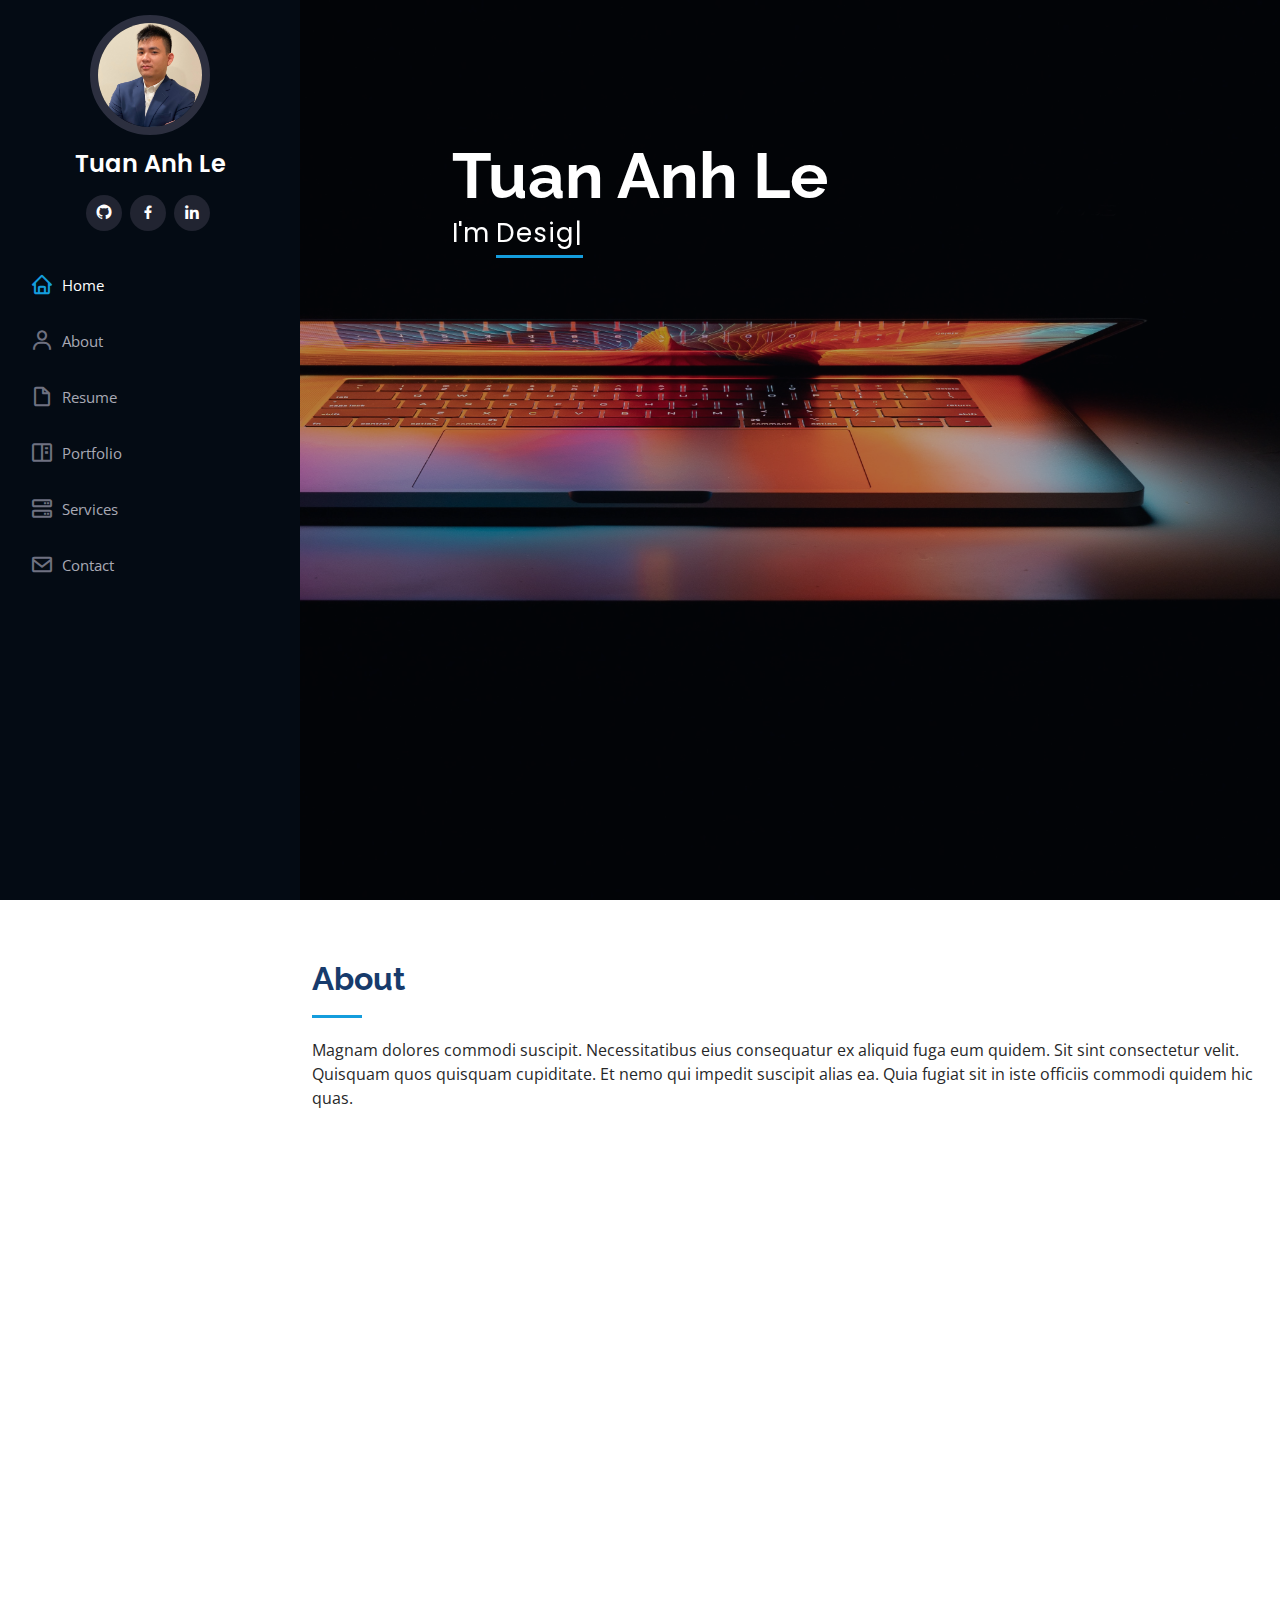
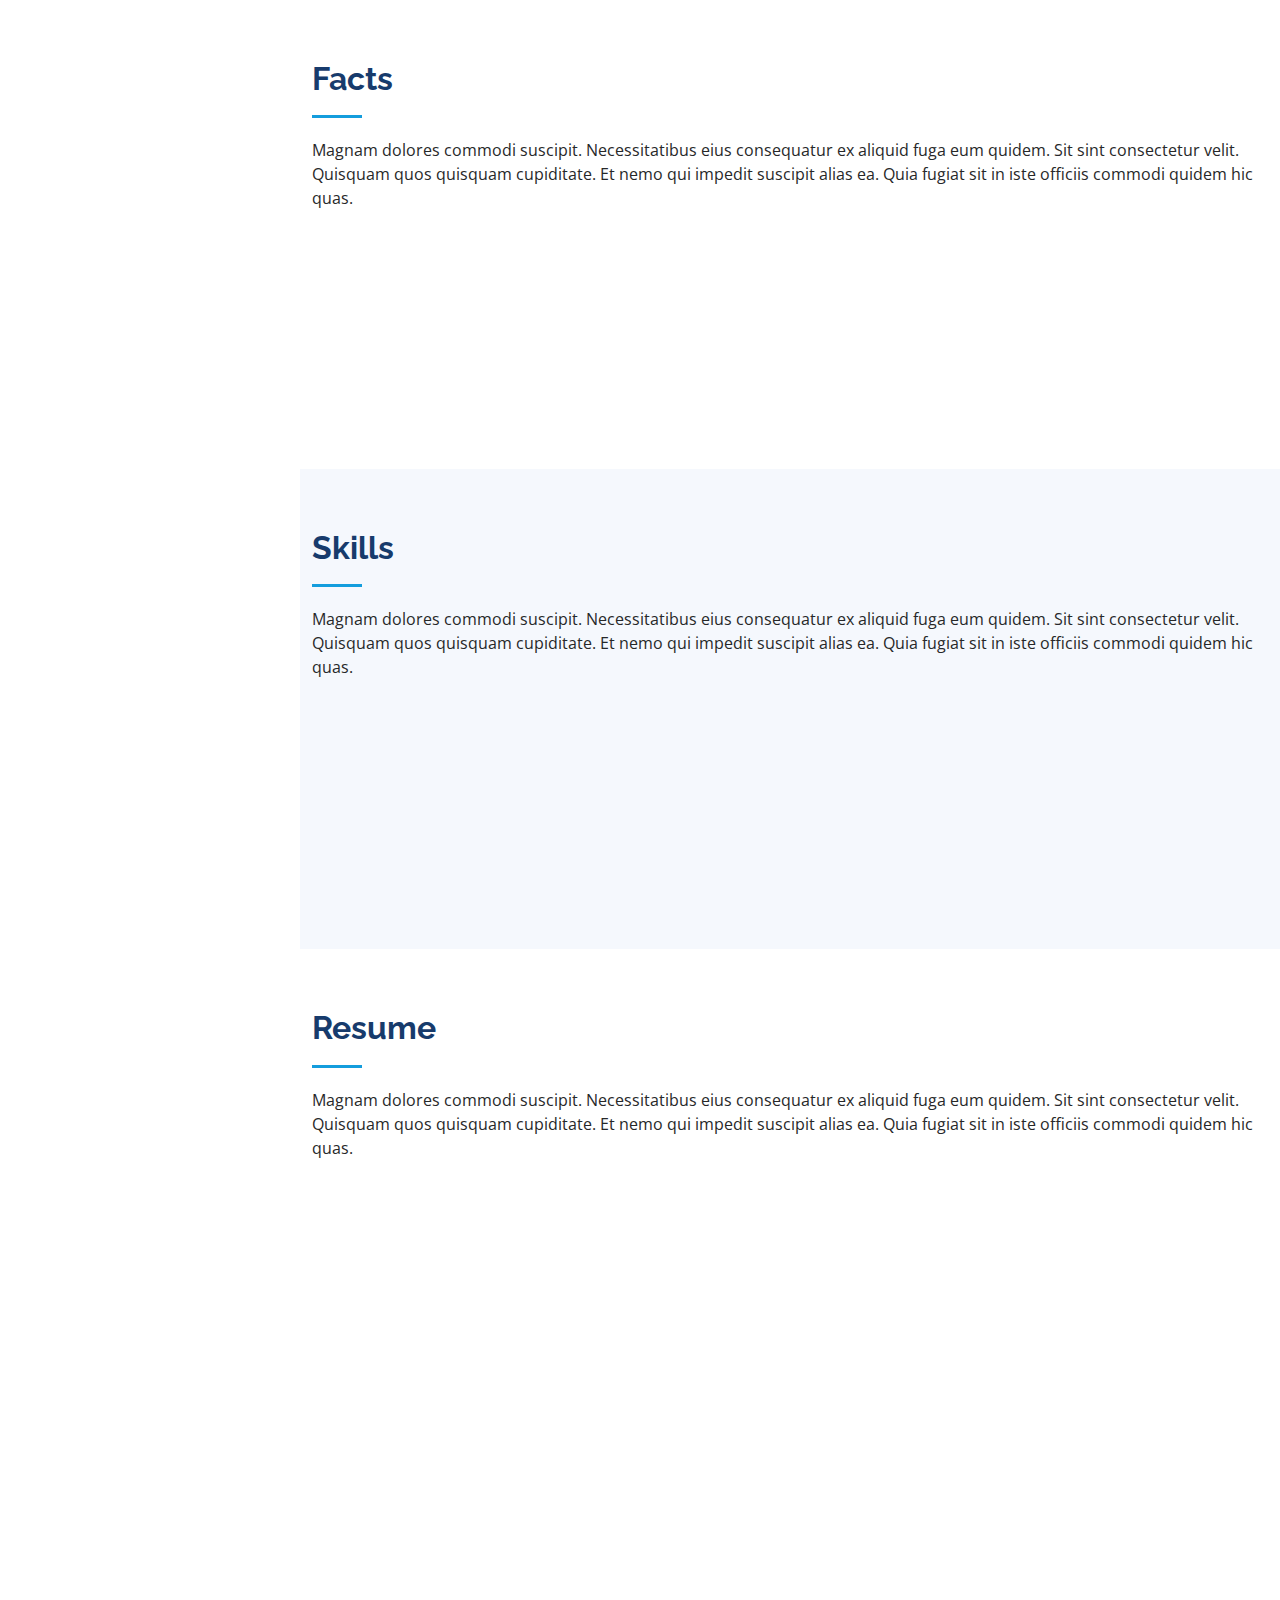
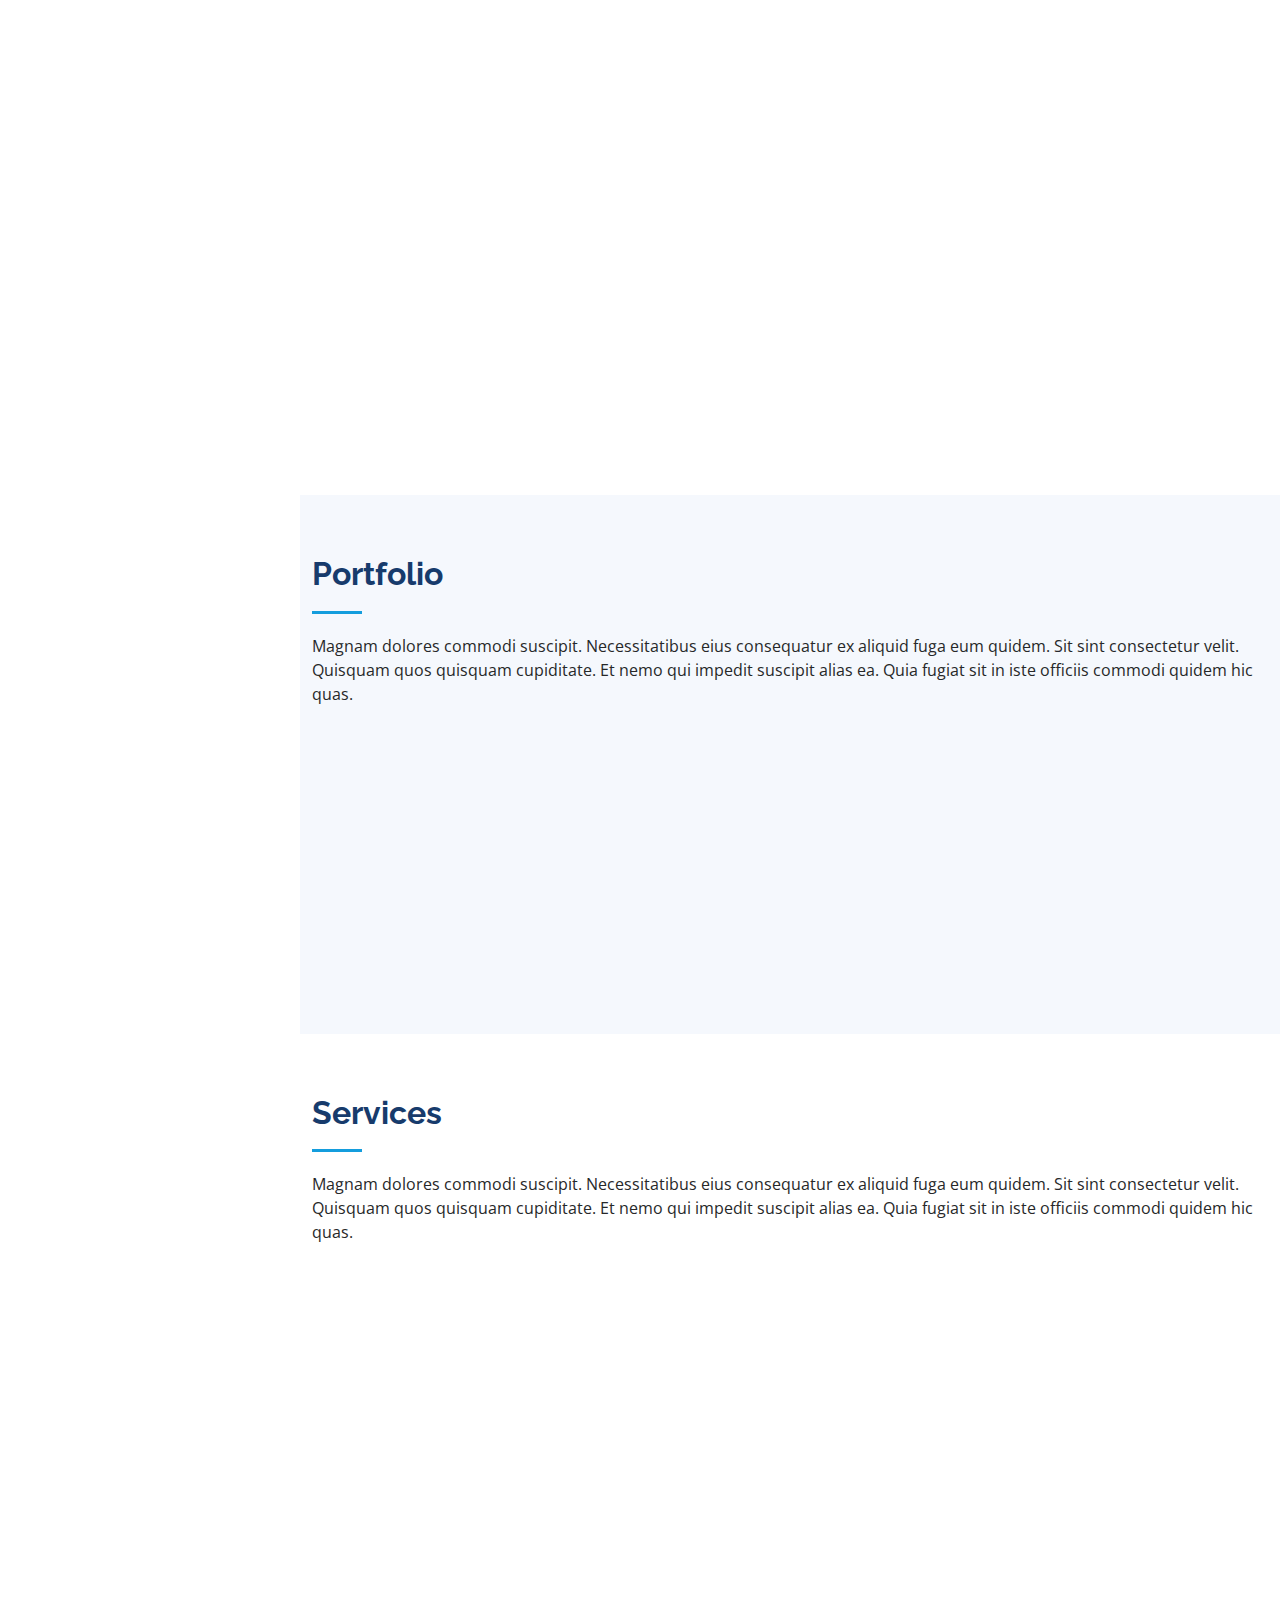
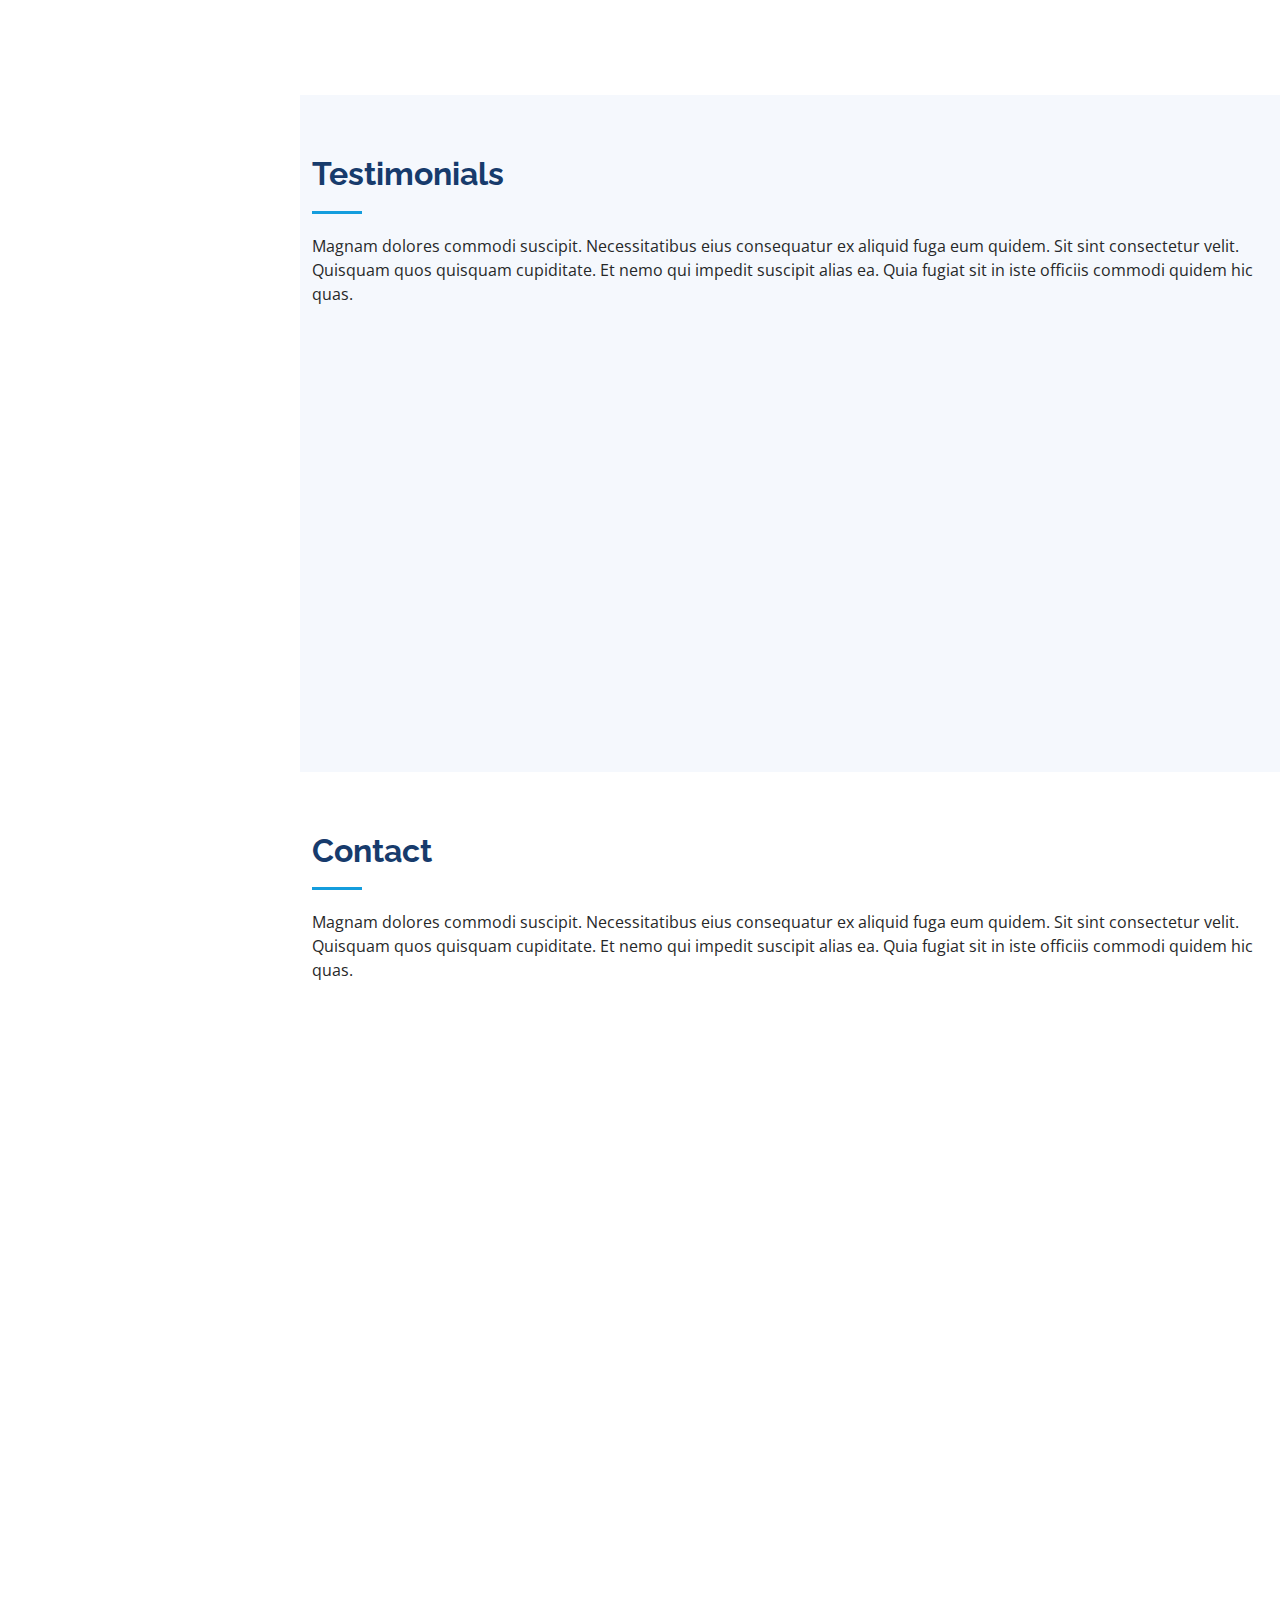
==== templates/index.html @ 29f2a897 "First commit" ====
<!DOCTYPE html>
<html lang="en">
<head>
    <meta charset="UTF-8">
    <meta http-equiv="X-UA-Compatible" content="IE=edge">
    <meta name="viewport" content="width=device-width, initial-scale=1.0">
    <title>Tuan Anh Le Portfolio</title>

    <!-- Favicons -->
    <link href="../assets/img/favicon.png" rel="icon">
    <link href="../assets/img/apple-touch-icon.png" rel="apple-touch-icon">

    <!-- Google Fonts -->
    <link href="https://fonts.googleapis.com/css?family=Open+Sans:300,300i,400,400i,600,600i,700,700i|Raleway:300,300i,400,400i,500,500i,600,600i,700,700i|Poppins:300,300i,400,400i,500,500i,600,600i,700,700i" rel="stylesheet">

    <!-- Vendor CSS Files -->
    <link href="../assets/vendor/aos/aos.css" rel="stylesheet">
    <link href="../assets/vendor/bootstrap/css/bootstrap.min.css" rel="stylesheet">
    <link href="../assets/vendor/bootstrap-icons/bootstrap-icons.css" rel="stylesheet">
    <link href="../assets/vendor/boxicons/css/boxicons.min.css" rel="stylesheet">
    <link href="../assets/vendor/glightbox/css/glightbox.min.css" rel="stylesheet">
    <link href="../assets/vendor/swiper/swiper-bundle.min.css" rel="stylesheet">
  
    <!-- Template Main CSS File -->
    <link href="../assets/css/style.css" rel="stylesheet">
</head>
<body>
    <!-- ======= Mobile nav toggle button ======= -->
    <i class="bi bi-list mobile-nav-toggle d-xl-none"></i>
    <!-- ======= Header ======= -->
    <header id="header">
        <div class="d-flex flex-column">

        <div class="profile">
            <img src="../assets/img/profile-img.jpeg" alt="" class="img-fluid rounded-circle">
            <h1 class="text-light"><a href="index.html">Tuan Anh Le</a></h1>
            <div class="social-links mt-3 text-center">
            <a href="https://github.com/anhtuanle2101" class="github"><i class="bx bxl-github"></i></a>
            <a href="https://www.fiverr.com/tuananhle742" class="fiverr"><i class="bx bxl-facebook"></i></a>
            <a href="https://linkedin.com/in/anhtuanle2101" class="linkedin"><i class="bx bxl-linkedin"></i></a>
            </div>
        </div>

        <nav id="navbar" class="nav-menu navbar">
            <ul>
            <li><a href="#hero" class="nav-link scrollto active"><i class="bx bx-home"></i> <span>Home</span></a></li>
            <li><a href="#about" class="nav-link scrollto"><i class="bx bx-user"></i> <span>About</span></a></li>
            <li><a href="#resume" class="nav-link scrollto"><i class="bx bx-file-blank"></i> <span>Resume</span></a></li>
            <li><a href="#portfolio" class="nav-link scrollto"><i class="bx bx-book-content"></i> <span>Portfolio</span></a></li>
            <li><a href="#services" class="nav-link scrollto"><i class="bx bx-server"></i> <span>Services</span></a></li>
            <li><a href="#contact" class="nav-link scrollto"><i class="bx bx-envelope"></i> <span>Contact</span></a></li>
            </ul>
        </nav><!-- .nav-menu -->
        </div>
    </header><!-- End Header -->

    <!-- ======= Hero Section ======= -->
    <section id="hero" class="d-flex flex-column justify-content-center align-items-center">
        <div class="hero-container" data-aos="fade-in">
        <h1>Tuan Anh Le</h1>
        <p>I'm <span class="typed" data-typed-items="Designer, Developer, Freelancer"></span></p>
        </div>
    </section><!-- End Hero -->

    <main id="main">
        <!-- ======= About Section ======= -->
        <section id="about" class="about">
        <div class="container">

            <div class="section-title">
            <h2>About</h2>
            <p>Magnam dolores commodi suscipit. Necessitatibus eius consequatur ex aliquid fuga eum quidem. Sit sint consectetur velit. Quisquam quos quisquam cupiditate. Et nemo qui impedit suscipit alias ea. Quia fugiat sit in iste officiis commodi quidem hic quas.</p>
            </div>

            <div class="row">
            <div class="col-lg-4" data-aos="fade-right">
                <img src="../assets/img/profile-img.jpeg" class="img-fluid" alt="">
            </div>
            <div class="col-lg-8 pt-4 pt-lg-0 content" data-aos="fade-left">
                <h3>Web Developer. </h3>
                <p class="fst-italic">
                Lorem ipsum dolor sit amet, consectetur adipiscing elit, sed do eiusmod tempor incididunt ut labore et dolore
                magna aliqua.
                </p>
                <div class="row">
                <div class="col-lg-6">
                    <ul>
                    <li><i class="bi bi-chevron-right"></i> <strong>Birthday:</strong> <span>Jan 21st 1997</span></li>
                    <li><i class="bi bi-chevron-right"></i> <strong>Phone:</strong> <span>+1 (470) 453 - 8219</span></li>
                    <li><i class="bi bi-chevron-right"></i> <strong>City:</strong> <span>Clarkston, GA</span></li>
                    </ul>
                </div>
                <div class="col-lg-6">
                    <ul>
                    <li><i class="bi bi-chevron-right"></i> <strong>Age:</strong> <span>30</span></li>
                    <li><i class="bi bi-chevron-right"></i> <strong>Degree:</strong> <span>Master</span></li>
                    <li><i class="bi bi-chevron-right"></i> <strong>PhEmailone:</strong> <span>email@example.com</span></li>
                    <li><i class="bi bi-chevron-right"></i> <strong>Freelance:</strong> <span>Available</span></li>
                    </ul>
                </div>
                </div>
                <p>
                Officiis eligendi itaque labore et dolorum mollitia officiis optio vero. Quisquam sunt adipisci omnis et ut. Nulla accusantium dolor incidunt officia tempore. Et eius omnis.
                Cupiditate ut dicta maxime officiis quidem quia. Sed et consectetur qui quia repellendus itaque neque. Aliquid amet quidem ut quaerat cupiditate. Ab et eum qui repellendus omnis culpa magni laudantium dolores.
                </p>
            </div>
            </div>

        </div>
        </section><!-- End About Section -->

        <!-- ======= Facts Section ======= -->
        <section id="facts" class="facts">
        <div class="container">

            <div class="section-title">
            <h2>Facts</h2>
            <p>Magnam dolores commodi suscipit. Necessitatibus eius consequatur ex aliquid fuga eum quidem. Sit sint consectetur velit. Quisquam quos quisquam cupiditate. Et nemo qui impedit suscipit alias ea. Quia fugiat sit in iste officiis commodi quidem hic quas.</p>
            </div>

            <div class="row no-gutters">

            <div class="col-lg-3 col-md-6 d-md-flex align-items-md-stretch" data-aos="fade-up">
                <div class="count-box">
                <i class="bi bi-emoji-smile"></i>
                <span data-purecounter-start="0" data-purecounter-end="232" data-purecounter-duration="1" class="purecounter"></span>
                <p><strong>Happy Clients</strong> consequuntur quae</p>
                </div>
            </div>

            <div class="col-lg-3 col-md-6 d-md-flex align-items-md-stretch" data-aos="fade-up" data-aos-delay="100">
                <div class="count-box">
                <i class="bi bi-journal-richtext"></i>
                <span data-purecounter-start="0" data-purecounter-end="521" data-purecounter-duration="1" class="purecounter"></span>
                <p><strong>Projects</strong> adipisci atque cum quia aut</p>
                </div>
            </div>

            <div class="col-lg-3 col-md-6 d-md-flex align-items-md-stretch" data-aos="fade-up" data-aos-delay="200">
                <div class="count-box">
                <i class="bi bi-headset"></i>
                <span data-purecounter-start="0" data-purecounter-end="1453" data-purecounter-duration="1" class="purecounter"></span>
                <p><strong>Hours Of Support</strong> aut commodi quaerat</p>
                </div>
            </div>

            <div class="col-lg-3 col-md-6 d-md-flex align-items-md-stretch" data-aos="fade-up" data-aos-delay="300">
                <div class="count-box">
                <i class="bi bi-people"></i>
                <span data-purecounter-start="0" data-purecounter-end="32" data-purecounter-duration="1" class="purecounter"></span>
                <p><strong>Hard Workers</strong> rerum asperiores dolor</p>
                </div>
            </div>

            </div>

        </div>
        </section><!-- End Facts Section -->

        <!-- ======= Skills Section ======= -->
        <section id="skills" class="skills section-bg">
        <div class="container">

            <div class="section-title">
            <h2>Skills</h2>
            <p>Magnam dolores commodi suscipit. Necessitatibus eius consequatur ex aliquid fuga eum quidem. Sit sint consectetur velit. Quisquam quos quisquam cupiditate. Et nemo qui impedit suscipit alias ea. Quia fugiat sit in iste officiis commodi quidem hic quas.</p>
            </div>

            <div class="row skills-content">

            <div class="col-lg-6" data-aos="fade-up">

                <div class="progress">
                <span class="skill">HTML <i class="val">100%</i></span>
                <div class="progress-bar-wrap">
                    <div class="progress-bar" role="progressbar" aria-valuenow="100" aria-valuemin="0" aria-valuemax="100"></div>
                </div>
                </div>

                <div class="progress">
                <span class="skill">CSS <i class="val">90%</i></span>
                <div class="progress-bar-wrap">
                    <div class="progress-bar" role="progressbar" aria-valuenow="90" aria-valuemin="0" aria-valuemax="100"></div>
                </div>
                </div>

                <div class="progress">
                <span class="skill">JavaScript <i class="val">75%</i></span>
                <div class="progress-bar-wrap">
                    <div class="progress-bar" role="progressbar" aria-valuenow="75" aria-valuemin="0" aria-valuemax="100"></div>
                </div>
                </div>

            </div>

            <div class="col-lg-6" data-aos="fade-up" data-aos-delay="100">

                <div class="progress">
                <span class="skill">PHP <i class="val">80%</i></span>
                <div class="progress-bar-wrap">
                    <div class="progress-bar" role="progressbar" aria-valuenow="80" aria-valuemin="0" aria-valuemax="100"></div>
                </div>
                </div>

                <div class="progress">
                <span class="skill">WordPress/CMS <i class="val">90%</i></span>
                <div class="progress-bar-wrap">
                    <div class="progress-bar" role="progressbar" aria-valuenow="90" aria-valuemin="0" aria-valuemax="100"></div>
                </div>
                </div>

                <div class="progress">
                <span class="skill">Photoshop <i class="val">55%</i></span>
                <div class="progress-bar-wrap">
                    <div class="progress-bar" role="progressbar" aria-valuenow="55" aria-valuemin="0" aria-valuemax="100"></div>
                </div>
                </div>

            </div>

            </div>

        </div>
        </section><!-- End Skills Section -->

        <!-- ======= Resume Section ======= -->
        <section id="resume" class="resume">
        <div class="container">

            <div class="section-title">
            <h2>Resume</h2>
            <p>Magnam dolores commodi suscipit. Necessitatibus eius consequatur ex aliquid fuga eum quidem. Sit sint consectetur velit. Quisquam quos quisquam cupiditate. Et nemo qui impedit suscipit alias ea. Quia fugiat sit in iste officiis commodi quidem hic quas.</p>
            </div>

            <div class="row">
            <div class="col-lg-6" data-aos="fade-up">
                <h3 class="resume-title">Sumary</h3>
                <div class="resume-item pb-0">
                <h4>Alex Smith</h4>
                <p><em>Innovative and deadline-driven Graphic Designer with 3+ years of experience designing and developing user-centered digital/print marketing material from initial concept to final, polished deliverable.</em></p>
                <ul>
                    <li>Portland par 127,Orlando, FL</li>
                    <li>(123) 456-7891</li>
                    <li>alice.barkley@example.com</li>
                </ul>
                </div>

                <h3 class="resume-title">Education</h3>
                <div class="resume-item">
                <h4>Master of Fine Arts &amp; Graphic Design</h4>
                <h5>2015 - 2016</h5>
                <p><em>Rochester Institute of Technology, Rochester, NY</em></p>
                <p>Qui deserunt veniam. Et sed aliquam labore tempore sed quisquam iusto autem sit. Ea vero voluptatum qui ut dignissimos deleniti nerada porti sand markend</p>
                </div>
                <div class="resume-item">
                <h4>Bachelor of Fine Arts &amp; Graphic Design</h4>
                <h5>2010 - 2014</h5>
                <p><em>Rochester Institute of Technology, Rochester, NY</em></p>
                <p>Quia nobis sequi est occaecati aut. Repudiandae et iusto quae reiciendis et quis Eius vel ratione eius unde vitae rerum voluptates asperiores voluptatem Earum molestiae consequatur neque etlon sader mart dila</p>
                </div>
            </div>
            <div class="col-lg-6" data-aos="fade-up" data-aos-delay="100">
                <h3 class="resume-title">Professional Experience</h3>
                <div class="resume-item">
                <h4>Senior graphic design specialist</h4>
                <h5>2019 - Present</h5>
                <p><em>Experion, New York, NY </em></p>
                <ul>
                    <li>Lead in the design, development, and implementation of the graphic, layout, and production communication materials</li>
                    <li>Delegate tasks to the 7 members of the design team and provide counsel on all aspects of the project. </li>
                    <li>Supervise the assessment of all graphic materials in order to ensure quality and accuracy of the design</li>
                    <li>Oversee the efficient use of production project budgets ranging from $2,000 - $25,000</li>
                </ul>
                </div>
                <div class="resume-item">
                <h4>Graphic design specialist</h4>
                <h5>2017 - 2018</h5>
                <p><em>Stepping Stone Advertising, New York, NY</em></p>
                <ul>
                    <li>Developed numerous marketing programs (logos, brochures,infographics, presentations, and advertisements).</li>
                    <li>Managed up to 5 projects or tasks at a given time while under pressure</li>
                    <li>Recommended and consulted with clients on the most appropriate graphic design</li>
                    <li>Created 4+ design presentations and proposals a month for clients and account managers</li>
                </ul>
                </div>
            </div>
            </div>

        </div>
        </section><!-- End Resume Section -->

        <!-- ======= Portfolio Section ======= -->
        <section id="portfolio" class="portfolio section-bg">
        <div class="container">

            <div class="section-title">
            <h2>Portfolio</h2>
            <p>Magnam dolores commodi suscipit. Necessitatibus eius consequatur ex aliquid fuga eum quidem. Sit sint consectetur velit. Quisquam quos quisquam cupiditate. Et nemo qui impedit suscipit alias ea. Quia fugiat sit in iste officiis commodi quidem hic quas.</p>
            </div>

            <div class="row" data-aos="fade-up">
            <div class="col-lg-12 d-flex justify-content-center">
                <ul id="portfolio-flters">
                <li data-filter="*" class="filter-active">All</li>
                <li data-filter=".filter-app">App</li>
                <li data-filter=".filter-card">Card</li>
                <li data-filter=".filter-web">Web</li>
                </ul>
            </div>
            </div>

            <div class="row portfolio-container" data-aos="fade-up" data-aos-delay="100">

            <div class="col-lg-4 col-md-6 portfolio-item filter-app">
                <div class="portfolio-wrap">
                <img src="assets/img/portfolio/portfolio-1.jpg" class="img-fluid" alt="">
                <div class="portfolio-links">
                    <a href="assets/img/portfolio/portfolio-1.jpg" data-gallery="portfolioGallery" class="portfolio-lightbox" title="App 1"><i class="bx bx-plus"></i></a>
                    <a href="portfolio-details.html" title="More Details"><i class="bx bx-link"></i></a>
                </div>
                </div>
            </div>

            <div class="col-lg-4 col-md-6 portfolio-item filter-web">
                <div class="portfolio-wrap">
                <img src="assets/img/portfolio/portfolio-2.jpg" class="img-fluid" alt="">
                <div class="portfolio-links">
                    <a href="assets/img/portfolio/portfolio-2.jpg" data-gallery="portfolioGallery" class="portfolio-lightbox" title="Web 3"><i class="bx bx-plus"></i></a>
                    <a href="portfolio-details.html" title="More Details"><i class="bx bx-link"></i></a>
                </div>
                </div>
            </div>

            <div class="col-lg-4 col-md-6 portfolio-item filter-app">
                <div class="portfolio-wrap">
                <img src="assets/img/portfolio/portfolio-3.jpg" class="img-fluid" alt="">
                <div class="portfolio-links">
                    <a href="assets/img/portfolio/portfolio-3.jpg" data-gallery="portfolioGallery" class="portfolio-lightbox" title="App 2"><i class="bx bx-plus"></i></a>
                    <a href="portfolio-details.html" title="More Details"><i class="bx bx-link"></i></a>
                </div>
                </div>
            </div>

            <div class="col-lg-4 col-md-6 portfolio-item filter-card">
                <div class="portfolio-wrap">
                <img src="assets/img/portfolio/portfolio-4.jpg" class="img-fluid" alt="">
                <div class="portfolio-links">
                    <a href="assets/img/portfolio/portfolio-4.jpg" data-gallery="portfolioGallery" class="portfolio-lightbox" title="Card 2"><i class="bx bx-plus"></i></a>
                    <a href="portfolio-details.html" title="More Details"><i class="bx bx-link"></i></a>
                </div>
                </div>
            </div>

            <div class="col-lg-4 col-md-6 portfolio-item filter-web">
                <div class="portfolio-wrap">
                <img src="assets/img/portfolio/portfolio-5.jpg" class="img-fluid" alt="">
                <div class="portfolio-links">
                    <a href="assets/img/portfolio/portfolio-5.jpg" data-gallery="portfolioGallery" class="portfolio-lightbox" title="Web 2"><i class="bx bx-plus"></i></a>
                    <a href="portfolio-details.html" title="More Details"><i class="bx bx-link"></i></a>
                </div>
                </div>
            </div>

            <div class="col-lg-4 col-md-6 portfolio-item filter-app">
                <div class="portfolio-wrap">
                <img src="assets/img/portfolio/portfolio-6.jpg" class="img-fluid" alt="">
                <div class="portfolio-links">
                    <a href="assets/img/portfolio/portfolio-6.jpg" data-gallery="portfolioGallery" class="portfolio-lightbox" title="App 3"><i class="bx bx-plus"></i></a>
                    <a href="portfolio-details.html" title="More Details"><i class="bx bx-link"></i></a>
                </div>
                </div>
            </div>

            <div class="col-lg-4 col-md-6 portfolio-item filter-card">
                <div class="portfolio-wrap">
                <img src="assets/img/portfolio/portfolio-7.jpg" class="img-fluid" alt="">
                <div class="portfolio-links">
                    <a href="assets/img/portfolio/portfolio-7.jpg" data-gallery="portfolioGallery" class="portfolio-lightbox" title="Card 1"><i class="bx bx-plus"></i></a>
                    <a href="portfolio-details.html" title="More Details"><i class="bx bx-link"></i></a>
                </div>
                </div>
            </div>

            <div class="col-lg-4 col-md-6 portfolio-item filter-card">
                <div class="portfolio-wrap">
                <img src="assets/img/portfolio/portfolio-8.jpg" class="img-fluid" alt="">
                <div class="portfolio-links">
                    <a href="assets/img/portfolio/portfolio-8.jpg" data-gallery="portfolioGallery" class="portfolio-lightbox" title="Card 3"><i class="bx bx-plus"></i></a>
                    <a href="portfolio-details.html" title="More Details"><i class="bx bx-link"></i></a>
                </div>
                </div>
            </div>

            <div class="col-lg-4 col-md-6 portfolio-item filter-web">
                <div class="portfolio-wrap">
                <img src="assets/img/portfolio/portfolio-9.jpg" class="img-fluid" alt="">
                <div class="portfolio-links">
                    <a href="assets/img/portfolio/portfolio-9.jpg" data-gallery="portfolioGallery" class="portfolio-lightbox" title="Web 3"><i class="bx bx-plus"></i></a>
                    <a href="portfolio-details.html" title="More Details"><i class="bx bx-link"></i></a>
                </div>
                </div>
            </div>

            </div>

        </div>
        </section><!-- End Portfolio Section -->

        <!-- ======= Services Section ======= -->
        <section id="services" class="services">
        <div class="container">

            <div class="section-title">
            <h2>Services</h2>
            <p>Magnam dolores commodi suscipit. Necessitatibus eius consequatur ex aliquid fuga eum quidem. Sit sint consectetur velit. Quisquam quos quisquam cupiditate. Et nemo qui impedit suscipit alias ea. Quia fugiat sit in iste officiis commodi quidem hic quas.</p>
            </div>

            <div class="row">
            <div class="col-lg-4 col-md-6 icon-box" data-aos="fade-up">
                <div class="icon"><i class="bi bi-briefcase"></i></div>
                <h4 class="title"><a href="">Lorem Ipsum</a></h4>
                <p class="description">Voluptatum deleniti atque corrupti quos dolores et quas molestias excepturi sint occaecati cupiditate non provident</p>
            </div>
            <div class="col-lg-4 col-md-6 icon-box" data-aos="fade-up" data-aos-delay="100">
                <div class="icon"><i class="bi bi-card-checklist"></i></div>
                <h4 class="title"><a href="">Dolor Sitema</a></h4>
                <p class="description">Minim veniam, quis nostrud exercitation ullamco laboris nisi ut aliquip ex ea commodo consequat tarad limino ata</p>
            </div>
            <div class="col-lg-4 col-md-6 icon-box" data-aos="fade-up" data-aos-delay="200">
                <div class="icon"><i class="bi bi-bar-chart"></i></div>
                <h4 class="title"><a href="">Sed ut perspiciatis</a></h4>
                <p class="description">Duis aute irure dolor in reprehenderit in voluptate velit esse cillum dolore eu fugiat nulla pariatur</p>
            </div>
            <div class="col-lg-4 col-md-6 icon-box" data-aos="fade-up" data-aos-delay="300">
                <div class="icon"><i class="bi bi-binoculars"></i></div>
                <h4 class="title"><a href="">Magni Dolores</a></h4>
                <p class="description">Excepteur sint occaecat cupidatat non proident, sunt in culpa qui officia deserunt mollit anim id est laborum</p>
            </div>
            <div class="col-lg-4 col-md-6 icon-box" data-aos="fade-up" data-aos-delay="400">
                <div class="icon"><i class="bi bi-brightness-high"></i></div>
                <h4 class="title"><a href="">Nemo Enim</a></h4>
                <p class="description">At vero eos et accusamus et iusto odio dignissimos ducimus qui blanditiis praesentium voluptatum deleniti atque</p>
            </div>
            <div class="col-lg-4 col-md-6 icon-box" data-aos="fade-up" data-aos-delay="500">
                <div class="icon"><i class="bi bi-calendar4-week"></i></div>
                <h4 class="title"><a href="">Eiusmod Tempor</a></h4>
                <p class="description">Et harum quidem rerum facilis est et expedita distinctio. Nam libero tempore, cum soluta nobis est eligendi</p>
            </div>
            </div>

        </div>
        </section><!-- End Services Section -->

        <!-- ======= Testimonials Section ======= -->
        <section id="testimonials" class="testimonials section-bg">
        <div class="container">

            <div class="section-title">
            <h2>Testimonials</h2>
            <p>Magnam dolores commodi suscipit. Necessitatibus eius consequatur ex aliquid fuga eum quidem. Sit sint consectetur velit. Quisquam quos quisquam cupiditate. Et nemo qui impedit suscipit alias ea. Quia fugiat sit in iste officiis commodi quidem hic quas.</p>
            </div>

            <div class="testimonials-slider swiper-container" data-aos="fade-up" data-aos-delay="100">
            <div class="swiper-wrapper">

                <div class="swiper-slide">
                <div class="testimonial-item" data-aos="fade-up">
                    <p>
                    <i class="bx bxs-quote-alt-left quote-icon-left"></i>
                    Proin iaculis purus consequat sem cure digni ssim donec porttitora entum suscipit rhoncus. Accusantium quam, ultricies eget id, aliquam eget nibh et. Maecen aliquam, risus at semper.
                    <i class="bx bxs-quote-alt-right quote-icon-right"></i>
                    </p>
                    <img src="assets/img/testimonials/testimonials-1.jpg" class="testimonial-img" alt="">
                    <h3>Saul Goodman</h3>
                    <h4>Ceo &amp; Founder</h4>
                </div>
                </div><!-- End testimonial item -->

                <div class="swiper-slide">
                <div class="testimonial-item" data-aos="fade-up" data-aos-delay="100">
                    <p>
                    <i class="bx bxs-quote-alt-left quote-icon-left"></i>
                    Export tempor illum tamen malis malis eram quae irure esse labore quem cillum quid cillum eram malis quorum velit fore eram velit sunt aliqua noster fugiat irure amet legam anim culpa.
                    <i class="bx bxs-quote-alt-right quote-icon-right"></i>
                    </p>
                    <img src="assets/img/testimonials/testimonials-2.jpg" class="testimonial-img" alt="">
                    <h3>Sara Wilsson</h3>
                    <h4>Designer</h4>
                </div>
                </div><!-- End testimonial item -->

                <div class="swiper-slide">
                <div class="testimonial-item" data-aos="fade-up" data-aos-delay="200">
                    <p>
                    <i class="bx bxs-quote-alt-left quote-icon-left"></i>
                    Enim nisi quem export duis labore cillum quae magna enim sint quorum nulla quem veniam duis minim tempor labore quem eram duis noster aute amet eram fore quis sint minim.
                    <i class="bx bxs-quote-alt-right quote-icon-right"></i>
                    </p>
                    <img src="assets/img/testimonials/testimonials-3.jpg" class="testimonial-img" alt="">
                    <h3>Jena Karlis</h3>
                    <h4>Store Owner</h4>
                </div>
                </div><!-- End testimonial item -->

                <div class="swiper-slide">
                <div class="testimonial-item" data-aos="fade-up" data-aos-delay="300">
                    <p>
                    <i class="bx bxs-quote-alt-left quote-icon-left"></i>
                    Fugiat enim eram quae cillum dolore dolor amet nulla culpa multos export minim fugiat minim velit minim dolor enim duis veniam ipsum anim magna sunt elit fore quem dolore labore illum veniam.
                    <i class="bx bxs-quote-alt-right quote-icon-right"></i>
                    </p>
                    <img src="assets/img/testimonials/testimonials-4.jpg" class="testimonial-img" alt="">
                    <h3>Matt Brandon</h3>
                    <h4>Freelancer</h4>
                </div>
                </div><!-- End testimonial item -->

                <div class="swiper-slide">
                <div class="testimonial-item" data-aos="fade-up" data-aos-delay="400">
                    <p>
                    <i class="bx bxs-quote-alt-left quote-icon-left"></i>
                    Quis quorum aliqua sint quem legam fore sunt eram irure aliqua veniam tempor noster veniam enim culpa labore duis sunt culpa nulla illum cillum fugiat legam esse veniam culpa fore nisi cillum quid.
                    <i class="bx bxs-quote-alt-right quote-icon-right"></i>
                    </p>
                    <img src="assets/img/testimonials/testimonials-5.jpg" class="testimonial-img" alt="">
                    <h3>John Larson</h3>
                    <h4>Entrepreneur</h4>
                </div>
                </div><!-- End testimonial item -->

            </div>
            <div class="swiper-pagination"></div>
            </div>

        </div>
        </section><!-- End Testimonials Section -->

        <!-- ======= Contact Section ======= -->
        <section id="contact" class="contact">
        <div class="container">

            <div class="section-title">
            <h2>Contact</h2>
            <p>Magnam dolores commodi suscipit. Necessitatibus eius consequatur ex aliquid fuga eum quidem. Sit sint consectetur velit. Quisquam quos quisquam cupiditate. Et nemo qui impedit suscipit alias ea. Quia fugiat sit in iste officiis commodi quidem hic quas.</p>
            </div>

            <div class="row" data-aos="fade-in">

            <div class="col-lg-5 d-flex align-items-stretch">
                <div class="info">
                <div class="address">
                    <i class="bi bi-geo-alt"></i>
                    <h4>Location:</h4>
                    <p>A108 Adam Street, New York, NY 535022</p>
                </div>

                <div class="email">
                    <i class="bi bi-envelope"></i>
                    <h4>Email:</h4>
                    <p>info@example.com</p>
                </div>

                <div class="phone">
                    <i class="bi bi-phone"></i>
                    <h4>Call:</h4>
                    <p>+1 5589 55488 55s</p>
                </div>

                <iframe src="https://www.google.com/maps/embed?pb=!1m14!1m8!1m3!1d12097.433213460943!2d-74.0062269!3d40.7101282!3m2!1i1024!2i768!4f13.1!3m3!1m2!1s0x0%3A0xb89d1fe6bc499443!2sDowntown+Conference+Center!5e0!3m2!1smk!2sbg!4v1539943755621" frameborder="0" style="border:0; width: 100%; height: 290px;" allowfullscreen></iframe>
                </div>

            </div>

            <div class="col-lg-7 mt-5 mt-lg-0 d-flex align-items-stretch">
                <form action="forms/contact.php" method="post" role="form" class="php-email-form">
                <div class="row">
                    <div class="form-group col-md-6">
                    <label for="name">Your Name</label>
                    <input type="text" name="name" class="form-control" id="name" required>
                    </div>
                    <div class="form-group col-md-6">
                    <label for="name">Your Email</label>
                    <input type="email" class="form-control" name="email" id="email" required>
                    </div>
                </div>
                <div class="form-group">
                    <label for="name">Subject</label>
                    <input type="text" class="form-control" name="subject" id="subject" required>
                </div>
                <div class="form-group">
                    <label for="name">Message</label>
                    <textarea class="form-control" name="message" rows="10" required></textarea>
                </div>
                <div class="my-3">
                    <div class="loading">Loading</div>
                    <div class="error-message"></div>
                    <div class="sent-message">Your message has been sent. Thank you!</div>
                </div>
                <div class="text-center"><button type="submit">Send Message</button></div>
                </form>
            </div>

            </div>

        </div>
        </section><!-- End Contact Section -->

    </main><!-- End #main -->


    <!-- Vendor JS Files -->
    <script src="../assets/vendor/moment/moment.js"></script>
    <script src="../assets/vendor/aos/aos.js"></script>
    <script src="../assets/vendor/bootstrap/js/bootstrap.bundle.min.js"></script>
    <script src="../assets/vendor/glightbox/js/glightbox.min.js"></script>
    <script src="../assets/vendor/isotope-layout/isotope.pkgd.min.js"></script>
    <script src="../assets/vendor/php-email-form/validate.js"></script>
    <script src="../assets/vendor/purecounter/purecounter.js"></script>
    <script src="../assets/vendor/swiper/swiper-bundle.min.js"></script>
    <script src="../assets/vendor/typed.js/typed.min.js"></script>
    <script src="../assets/vendor/waypoints/noframework.waypoints.js"></script>

    <!-- Template Main JS File -->
    <script src="../assets/js/main.js"></script>
</body>
</html>
---- assets/css/style.css ----
/*--------------------------------------------------------------
# General
--------------------------------------------------------------*/
body {
    font-family: 'Open Sans', sans-serif;
    color: #272829;
    box-sizing: border-box;
}

a {
    color: #149ddd;
    text-decoration: none;
}

a:hover {
    color: #37b3ed;
    text-decoration: none;
}

h1,
h2,
h3,
h4,
h5,
h6 {
    font-family: 'Raleway', sans-serif;
}

/*--------------------------------------------------------------
# Back to top button
--------------------------------------------------------------*/
.back-to-top {
    position: fixed;
    visibility: hidden;
    opacity: 0;
    right: 15px;
    bottom: 15px;
    z-index: 996;
    background: #149ddd;
    width: 40px;
    height: 40px;
    border-radius: 50px;
    transition: all 0.4s;
}

.back-to-top i {
    font-size: 28px;
    color: #fff;
    line-height: 0;
}

.back-to-top:hover {
    background: #2eafec;
    color: #fff;
}

.back-to-top.active {
    visibility: visible;
    opacity: 1;
}

/*--------------------------------------------------------------
# Header
--------------------------------------------------------------*/
#header {
    position: fixed;
    top: 0;
    left: 0;
    bottom: 0;
    width: 300px;
    transition: all ease-in-out 0.5s;
    z-index: 9997;
    transition: all 0.5s;
    padding: 0 15px;
    background: #040b14;
    overflow-y: auto;
}

#header .profile img {
    margin: 15px auto;
    display: block;
    width: 120px;
    border: 8px solid #2c2f3f;
}

#header .profile h1 {
    font-size: 24px;
    margin: 0;
    padding: 0;
    font-weight: 600;
    -moz-text-align-last: center;
    text-align-last: center;
    font-family: 'Poppins', sans-serif;
}

#header .profile h1 a,
#header .profile h1 a:hover {
    color: #fff;
    text-decoration: none;
}

#header .profile .social-links a {
    font-size: 18px;
    display: inline-block;
    background: #212431;
    color: #fff;
    line-height: 1;
    padding: 8px 0;
    margin-right: 4px;
    border-radius: 50%;
    text-align: center;
    width: 36px;
    height: 36px;
    transition: 0.3s;
}

#header .profile .social-links a:hover {
    background: #149ddd;
    color: #fff;
    text-decoration: none;
}

#main {
    margin-left: 300px;
}

@media (max-width: 1199px) {
    #header {
        left: -300px;
    }
    #main {
        margin-left: 0;
    }
}

/*--------------------------------------------------------------
# Navigation Menu
--------------------------------------------------------------*/
/* Desktop Navigation */
.nav-menu {
    padding: 30px 0 0 0;
}

.nav-menu * {
    margin: 0;
    padding: 0;
    list-style: none;
}

.nav-menu > ul > li {
    position: relative;
    white-space: nowrap;
}

.nav-menu a,
.nav-menu a:focus {
    display: flex;
    align-items: center;
    color: #a8a9b4;
    padding: 12px 15px;
    margin-bottom: 8px;
    transition: 0.3s;
    font-size: 15px;
}

.nav-menu a i,
.nav-menu a:focus i {
    font-size: 24px;
    padding-right: 8px;
    color: #6f7180;
}

.nav-menu a:hover,
.nav-menu .active,
.nav-menu .active:focus,
.nav-menu li:hover > a {
    text-decoration: none;
    color: #fff;
}

.nav-menu a:hover i,
.nav-menu .active i,
.nav-menu .active:focus i,
.nav-menu li:hover > a i {
    color: #149ddd;
}

/* Mobile Navigation */
.mobile-nav-toggle {
    position: fixed;
    right: 15px;
    top: 15px;
    z-index: 9998;
    border: 0;
    font-size: 24px;
    transition: all 0.4s;
    outline: none !important;
    background-color: #149ddd;
    color: #fff;
    width: 40px;
    height: 40px;
    display: inline-flex;
    align-items: center;
    justify-content: center;
    line-height: 0;
    border-radius: 50px;
    cursor: pointer;
}

.mobile-nav-active {
    overflow: hidden;
}

.mobile-nav-active #header {
    left: 0;
}

/*--------------------------------------------------------------
# Hero Section
--------------------------------------------------------------*/
#hero {
    width: 100%;
    height: 100vh;
    background: url('../img/hero-bg-2.jpg') top;
    background-size: cover;
    background-blend-mode: darken;
}

#hero:before {
    content: '';
    background: rgba(5, 13, 24, 0.3);
    position: absolute;
    bottom: 0;
    top: 0;
    left: 0;
    right: 0;
    z-index: 1;
}

#hero .hero-container {
    position: relative;
    z-index: 2;
    min-width: 300px;
}

#hero h1 {
    margin: 0 0 10px 0;
    font-size: 64px;
    font-weight: 700;
    line-height: 56px;
    color: #fff;
}

#hero p {
    color: #fff;
    margin-bottom: 500px;
    font-size: 26px;
    font-family: 'Poppins', sans-serif;
}

#hero p span {
    color: #fff;
    padding-bottom: 4px;
    letter-spacing: 1px;
    border-bottom: 3px solid #149ddd;
}

@media (min-width: 1024px) {
    #hero {
        background-attachment: fixed;
    }
}

@media (max-width: 768px) {
    #hero h1 {
        font-size: 28px;
        line-height: 36px;
    }
    #hero h2 {
        font-size: 18px;
        line-height: 24px;
        margin-bottom: 30px;
    }
}

/*--------------------------------------------------------------
# Sections General
--------------------------------------------------------------*/
section {
    padding: 60px 0;
    overflow: hidden;
}

.section-bg {
    background: #f5f8fd;
}

.section-title {
    padding-bottom: 30px;
}

.section-title h2 {
    font-size: 32px;
    font-weight: bold;
    margin-bottom: 20px;
    padding-bottom: 20px;
    position: relative;
    color: #173b6c;
}

.section-title h2::after {
    content: '';
    position: absolute;
    display: block;
    width: 50px;
    height: 3px;
    background: #149ddd;
    bottom: 0;
    left: 0;
}

.section-title p {
    margin-bottom: 0;
}

/*--------------------------------------------------------------
# About
--------------------------------------------------------------*/
.about .content h3 {
    font-weight: 700;
    font-size: 26px;
    color: #173b6c;
}

.about .content ul {
    list-style: none;
    padding: 0;
}

.about .content ul li {
    margin-bottom: 20px;
    display: flex;
    align-items: center;
}

.about .content ul strong {
    margin-right: 10px;
}

.about .content ul i {
    font-size: 16px;
    margin-right: 5px;
    color: #149ddd;
    line-height: 0;
}

.about .content p:last-child {
    margin-bottom: 0;
}

/*--------------------------------------------------------------
# Facts
--------------------------------------------------------------*/
.facts {
    padding-bottom: 30px;
}

.facts .count-box {
    padding: 30px;
    width: 100%;
}

.facts .count-box i {
    display: block;
    font-size: 44px;
    color: #149ddd;
    float: left;
    line-height: 0;
}

.facts .count-box span {
    font-size: 48px;
    line-height: 40px;
    display: block;
    font-weight: 700;
    color: #050d18;
    margin-left: 60px;
}

.facts .count-box p {
    padding: 15px 0 0 0;
    margin: 0 0 0 60px;
    font-family: 'Raleway', sans-serif;
    font-size: 14px;
    color: #122f57;
}

.facts .count-box a {
    font-weight: 600;
    display: block;
    margin-top: 20px;
    color: #122f57;
    font-size: 15px;
    font-family: 'Poppins', sans-serif;
    transition: ease-in-out 0.3s;
}

.facts .count-box a:hover {
    color: #1f5297;
}

/*--------------------------------------------------------------
# Akills
--------------------------------------------------------------*/
.skills .progress {
    height: 60px;
    display: block;
    background: none;
    border-radius: 0;
}

.skills .progress .skill {
    padding: 0;
    margin: 0 0 6px 0;
    text-transform: uppercase;
    display: block;
    font-weight: 600;
    font-family: 'Poppins', sans-serif;
    color: #050d18;
}

.skills .progress .skill .val {
    float: right;
    font-style: normal;
}

.skills .progress-bar-wrap {
    background: #dce8f8;
    height: 10px;
}

.skills .progress-bar {
    width: 1px;
    height: 10px;
    transition: 0.9s;
    background-color: #149ddd;
}

/*--------------------------------------------------------------
# Resume
--------------------------------------------------------------*/
.resume .resume-title {
    font-size: 26px;
    font-weight: 700;
    margin-top: 20px;
    margin-bottom: 20px;
    color: #050d18;
}

.resume .resume-item {
    padding: 0 0 20px 20px;
    margin-top: -2px;
    border-left: 2px solid #1f5297;
    position: relative;
}

.resume .resume-item h4 {
    line-height: 18px;
    font-size: 18px;
    font-weight: 600;
    text-transform: uppercase;
    font-family: 'Poppins', sans-serif;
    color: #050d18;
    margin-bottom: 10px;
}

.resume .resume-item h5 {
    font-size: 16px;
    background: #e4edf9;
    padding: 5px 15px;
    display: inline-block;
    font-weight: 600;
    margin-bottom: 10px;
}

.resume .resume-item ul {
    padding-left: 20px;
}

.resume .resume-item ul li {
    padding-bottom: 10px;
}

.resume .resume-item:last-child {
    padding-bottom: 0;
}

.resume .resume-item::before {
    content: '';
    position: absolute;
    width: 16px;
    height: 16px;
    border-radius: 50px;
    left: -9px;
    top: 0;
    background: #fff;
    border: 2px solid #1f5297;
}

/*--------------------------------------------------------------
# Portfolio
--------------------------------------------------------------*/
.portfolio .portfolio-item {
    margin-bottom: 30px;
}

.portfolio #portfolio-flters {
    padding: 0;
    margin: 0 auto 35px auto;
    list-style: none;
    text-align: center;
    background: #fff;
    border-radius: 50px;
    padding: 2px 15px;
}

.portfolio #portfolio-flters li {
    cursor: pointer;
    display: inline-block;
    padding: 10px 15px 8px 15px;
    font-size: 14px;
    font-weight: 600;
    line-height: 1;
    text-transform: uppercase;
    color: #272829;
    margin-bottom: 5px;
    transition: all 0.3s ease-in-out;
}

.portfolio #portfolio-flters li:hover,
.portfolio #portfolio-flters li.filter-active {
    color: #149ddd;
}

.portfolio #portfolio-flters li:last-child {
    margin-right: 0;
}

.portfolio .portfolio-wrap {
    transition: 0.3s;
    position: relative;
    overflow: hidden;
    z-index: 1;
}

.portfolio .portfolio-wrap::before {
    content: '';
    background: rgba(255, 255, 255, 0.5);
    position: absolute;
    left: 0;
    right: 0;
    top: 0;
    bottom: 0;
    transition: all ease-in-out 0.3s;
    z-index: 2;
    opacity: 0;
}

.portfolio .portfolio-wrap .portfolio-links {
    opacity: 1;
    left: 0;
    right: 0;
    bottom: -60px;
    z-index: 3;
    position: absolute;
    transition: all ease-in-out 0.3s;
    display: flex;
    justify-content: center;
}

.portfolio .portfolio-wrap .portfolio-links a {
    color: #fff;
    font-size: 28px;
    text-align: center;
    background: rgba(20, 157, 221, 0.75);
    transition: 0.3s;
    width: 50%;
}

.portfolio .portfolio-wrap .portfolio-links a:hover {
    background: rgba(20, 157, 221, 0.95);
}

.portfolio .portfolio-wrap .portfolio-links a + a {
    border-left: 1px solid #37b3ed;
}

.portfolio .portfolio-wrap:hover::before {
    top: 0;
    left: 0;
    right: 0;
    bottom: 0;
    opacity: 1;
}

.portfolio .portfolio-wrap:hover .portfolio-links {
    opacity: 1;
    bottom: 0;
}

/*--------------------------------------------------------------
# Portfolio Details
--------------------------------------------------------------*/
.portfolio-details {
    padding-top: 40px;
}

.portfolio-details .portfolio-details-slider img {
    width: 100%;
}

.portfolio-details .portfolio-details-slider .swiper-pagination {
    margin-top: 20px;
    position: relative;
}

.portfolio-details
    .portfolio-details-slider
    .swiper-pagination
    .swiper-pagination-bullet {
    width: 12px;
    height: 12px;
    background-color: #fff;
    opacity: 1;
    border: 1px solid #149ddd;
}

.portfolio-details
    .portfolio-details-slider
    .swiper-pagination
    .swiper-pagination-bullet-active {
    background-color: #149ddd;
}

.portfolio-details .portfolio-info {
    padding: 30px;
    box-shadow: 0px 0 30px rgba(5, 13, 24, 0.08);
}

.portfolio-details .portfolio-info h3 {
    font-size: 22px;
    font-weight: 700;
    margin-bottom: 20px;
    padding-bottom: 20px;
    border-bottom: 1px solid #eee;
}

.portfolio-details .portfolio-info ul {
    list-style: none;
    padding: 0;
    font-size: 15px;
}

.portfolio-details .portfolio-info ul li + li {
    margin-top: 10px;
}

.portfolio-details .portfolio-description {
    padding-top: 30px;
}

.portfolio-details .portfolio-description h2 {
    font-size: 26px;
    font-weight: 700;
    margin-bottom: 20px;
}

.portfolio-details .portfolio-description p {
    padding: 0;
}

/*--------------------------------------------------------------
# Services
--------------------------------------------------------------*/
.services .icon-box {
    margin-bottom: 20px;
}

.services .icon {
    float: left;
    display: flex;
    align-items: center;
    justify-content: center;
    width: 54px;
    height: 54px;
    background: #149ddd;
    border-radius: 50%;
    transition: 0.5s;
    border: 1px solid #149ddd;
}

.services .icon i {
    color: #fff;
    font-size: 24px;
    line-height: 0;
}

.services .icon-box:hover .icon {
    background: #fff;
}

.services .icon-box:hover .icon i {
    color: #149ddd;
}

.services .title {
    margin-left: 80px;
    font-weight: 700;
    margin-bottom: 15px;
    font-size: 18px;
}

.services .title a {
    color: #343a40;
}

.services .title a:hover {
    color: #149ddd;
}

.services .description {
    margin-left: 80px;
    line-height: 24px;
    font-size: 14px;
}

/*--------------------------------------------------------------
# Testimonials
--------------------------------------------------------------*/
.testimonials .testimonial-item {
    box-sizing: content-box;
    text-align: center;
    min-height: 320px;
}

.testimonials .testimonial-item .testimonial-img {
    width: 90px;
    border-radius: 50%;
    margin: 0 auto;
}

.testimonials .testimonial-item h3 {
    font-size: 18px;
    font-weight: bold;
    margin: 10px 0 5px 0;
    color: #111;
}

.testimonials .testimonial-item h4 {
    font-size: 14px;
    color: #999;
    margin: 0;
}

.testimonials .testimonial-item .quote-icon-left,
.testimonials .testimonial-item .quote-icon-right {
    color: #c3e8fa;
    font-size: 26px;
}

.testimonials .testimonial-item .quote-icon-left {
    display: inline-block;
    left: -5px;
    position: relative;
}

.testimonials .testimonial-item .quote-icon-right {
    display: inline-block;
    right: -5px;
    position: relative;
    top: 10px;
}

.testimonials .testimonial-item p {
    font-style: italic;
    margin: 0 15px 15px 15px;
    padding: 20px;
    background: #fff;
    position: relative;
    margin-bottom: 35px;
    border-radius: 6px;
    box-shadow: 0px 2px 15px rgba(0, 0, 0, 0.1);
}

.testimonials .testimonial-item p::after {
    content: '';
    width: 0;
    height: 0;
    border-top: 20px solid #fff;
    border-right: 20px solid transparent;
    border-left: 20px solid transparent;
    position: absolute;
    bottom: -20px;
    left: calc(50% - 20px);
}

.testimonials .swiper-pagination {
    margin-top: 20px;
    position: relative;
}

.testimonials .swiper-pagination .swiper-pagination-bullet {
    width: 12px;
    height: 12px;
    background-color: #fff;
    opacity: 1;
    border: 1px solid #149ddd;
}

.testimonials .swiper-pagination .swiper-pagination-bullet-active {
    background-color: #149ddd;
}

/*--------------------------------------------------------------
# Contact
--------------------------------------------------------------*/
.contact {
    padding-bottom: 130px;
}

.contact .info {
    padding: 30px;
    background: #fff;
    width: 100%;
    box-shadow: 0 0 24px 0 rgba(0, 0, 0, 0.12);
}

.contact .info i {
    font-size: 20px;
    color: #149ddd;
    float: left;
    width: 44px;
    height: 44px;
    background: #dff3fc;
    display: flex;
    justify-content: center;
    align-items: center;
    border-radius: 50px;
    transition: all 0.3s ease-in-out;
}

.contact .info h4 {
    padding: 0 0 0 60px;
    font-size: 22px;
    font-weight: 600;
    margin-bottom: 5px;
    color: #050d18;
}

.contact .info p {
    padding: 0 0 10px 60px;
    margin-bottom: 20px;
    font-size: 14px;
    color: #173b6c;
}

.contact .info .email p {
    padding-top: 5px;
}

.contact .info .social-links {
    padding-left: 60px;
}

.contact .info .social-links a {
    font-size: 18px;
    display: inline-block;
    background: #333;
    color: #fff;
    line-height: 1;
    padding: 8px 0;
    border-radius: 50%;
    text-align: center;
    width: 36px;
    height: 36px;
    transition: 0.3s;
    margin-right: 10px;
}

.contact .info .social-links a:hover {
    background: #149ddd;
    color: #fff;
}

.contact .info .email:hover i,
.contact .info .address:hover i,
.contact .info .phone:hover i {
    background: #149ddd;
    color: #fff;
}

.contact .php-email-form {
    width: 100%;
    padding: 30px;
    background: #fff;
    box-shadow: 0 0 24px 0 rgba(0, 0, 0, 0.12);
}

.contact .php-email-form .form-group {
    padding-bottom: 8px;
}

.contact .php-email-form .validate {
    display: none;
    color: red;
    margin: 0 0 15px 0;
    font-weight: 400;
    font-size: 13px;
}

.contact .php-email-form .error-message {
    display: none;
    color: #fff;
    background: #ed3c0d;
    text-align: left;
    padding: 15px;
    font-weight: 600;
}

.contact .php-email-form .error-message br + br {
    margin-top: 25px;
}

.contact .php-email-form .sent-message {
    display: none;
    color: #fff;
    background: #18d26e;
    text-align: center;
    padding: 15px;
    font-weight: 600;
}

.contact .php-email-form .loading {
    display: none;
    background: #fff;
    text-align: center;
    padding: 15px;
}

.contact .php-email-form .loading:before {
    content: '';
    display: inline-block;
    border-radius: 50%;
    width: 24px;
    height: 24px;
    margin: 0 10px -6px 0;
    border: 3px solid #18d26e;
    border-top-color: #eee;
    -webkit-animation: animate-loading 1s linear infinite;
    animation: animate-loading 1s linear infinite;
}

.contact .php-email-form .form-group {
    margin-bottom: 15px;
}

.contact .php-email-form label {
    padding-bottom: 8px;
}

.contact .php-email-form input,
.contact .php-email-form textarea {
    border-radius: 0;
    box-shadow: none;
    font-size: 14px;
}

.contact .php-email-form input {
    height: 44px;
}

.contact .php-email-form textarea {
    padding: 10px 15px;
}

.contact .php-email-form button[type='submit'] {
    background: #149ddd;
    border: 0;
    padding: 10px 24px;
    color: #fff;
    transition: 0.4s;
    border-radius: 4px;
}

.contact .php-email-form button[type='submit']:hover {
    background: #37b3ed;
}

@-webkit-keyframes animate-loading {
    0% {
        transform: rotate(0deg);
    }
    100% {
        transform: rotate(360deg);
    }
}

@keyframes animate-loading {
    0% {
        transform: rotate(0deg);
    }
    100% {
        transform: rotate(360deg);
    }
}

/*--------------------------------------------------------------
# Breadcrumbs
--------------------------------------------------------------*/
.breadcrumbs {
    padding: 20px 0;
    background: #f9f9f9;
}

.breadcrumbs h2 {
    font-size: 26px;
    font-weight: 300;
}

.breadcrumbs ol {
    display: flex;
    flex-wrap: wrap;
    list-style: none;
    padding: 0;
    margin: 0;
    font-size: 15px;
}

.breadcrumbs ol li + li {
    padding-left: 10px;
}

.breadcrumbs ol li + li::before {
    display: inline-block;
    padding-right: 10px;
    color: #0e2442;
    content: '/';
}

@media (max-width: 768px) {
    .breadcrumbs .d-flex {
        display: block !important;
    }
    .breadcrumbs ol {
        display: block;
    }
    .breadcrumbs ol li {
        display: inline-block;
    }
}

/*--------------------------------------------------------------
# Footer
--------------------------------------------------------------*/
#footer {
    padding: 15px;
    color: #f4f6fd;
    font-size: 14px;
    position: fixed;
    left: 0;
    bottom: 0;
    width: 300px;
    z-index: 9999;
    background: #040b14;
}

#footer .copyright {
    text-align: center;
}

#footer .credits {
    padding-top: 5px;
    text-align: center;
    font-size: 13px;
    color: #eaebf0;
}

@media (max-width: 1199px) {
    #footer {
        position: static;
        width: auto;
        padding-right: 20px 15px;
    }
}
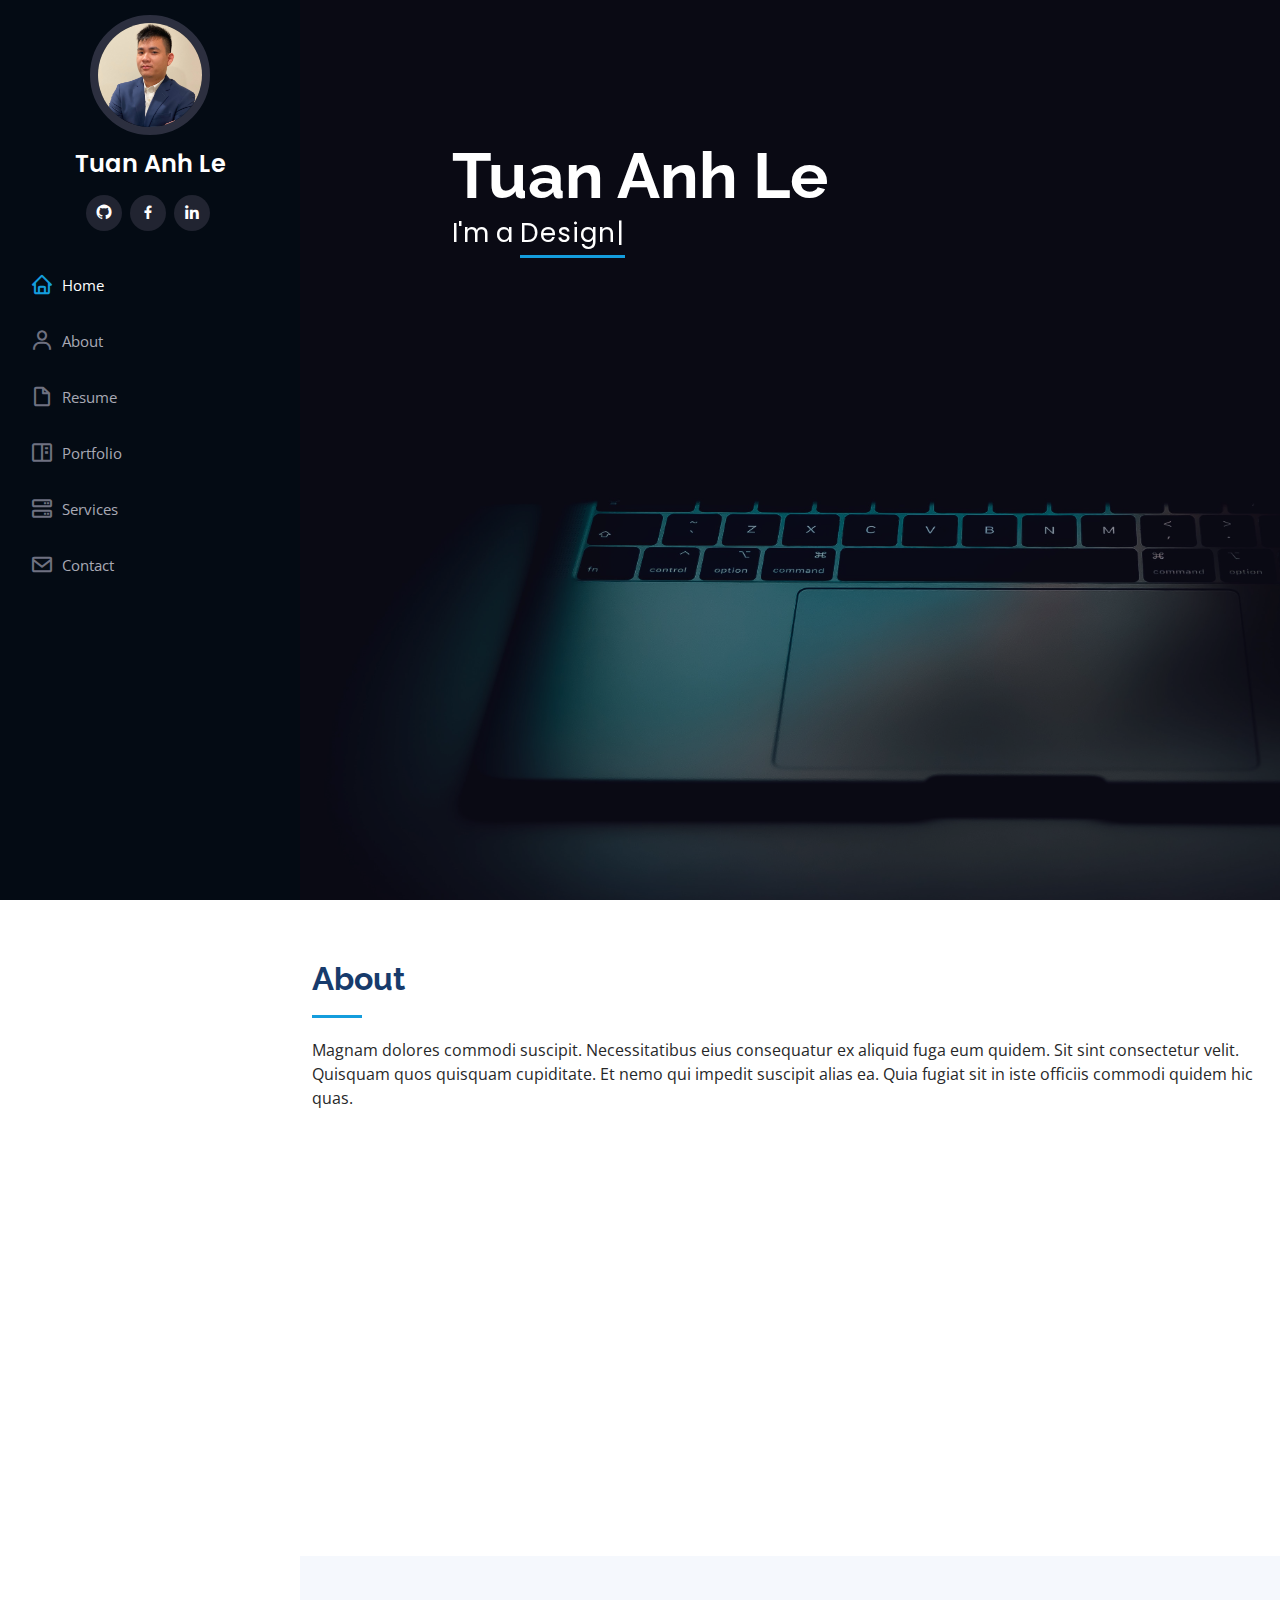
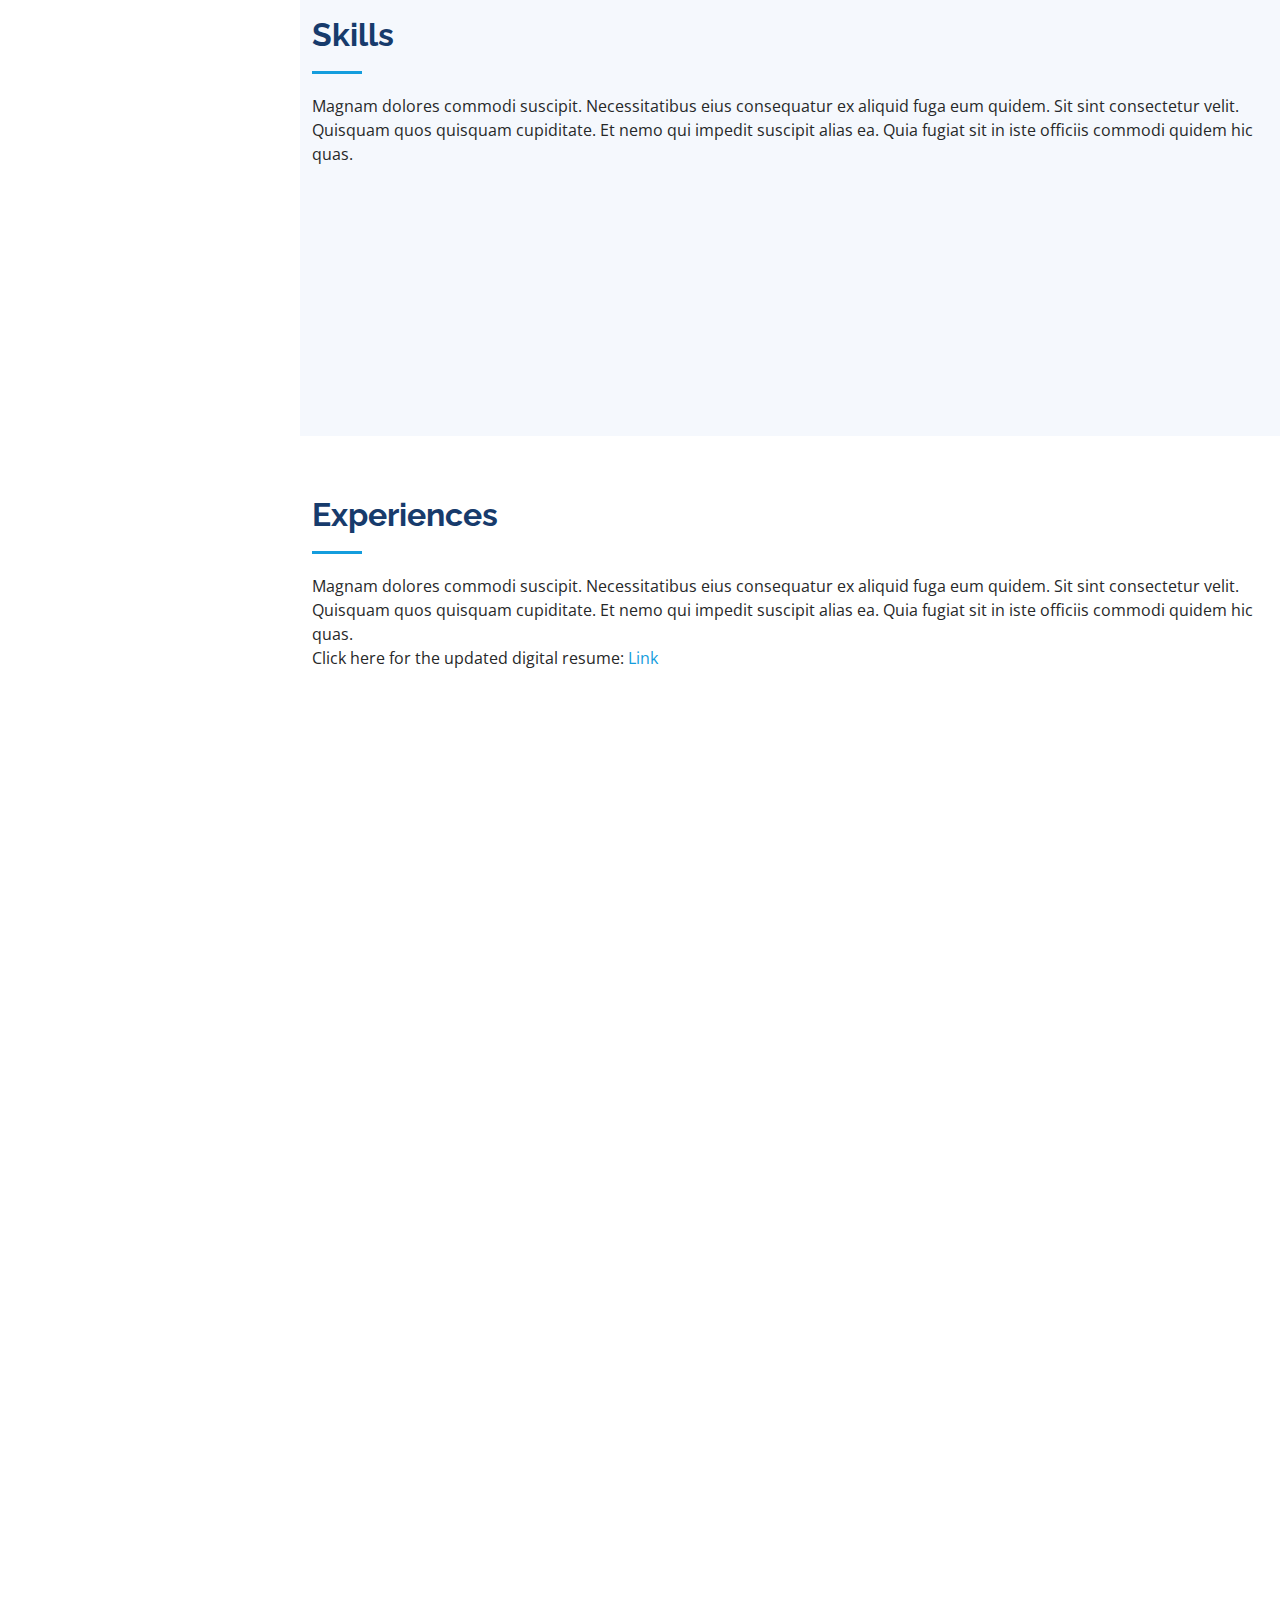
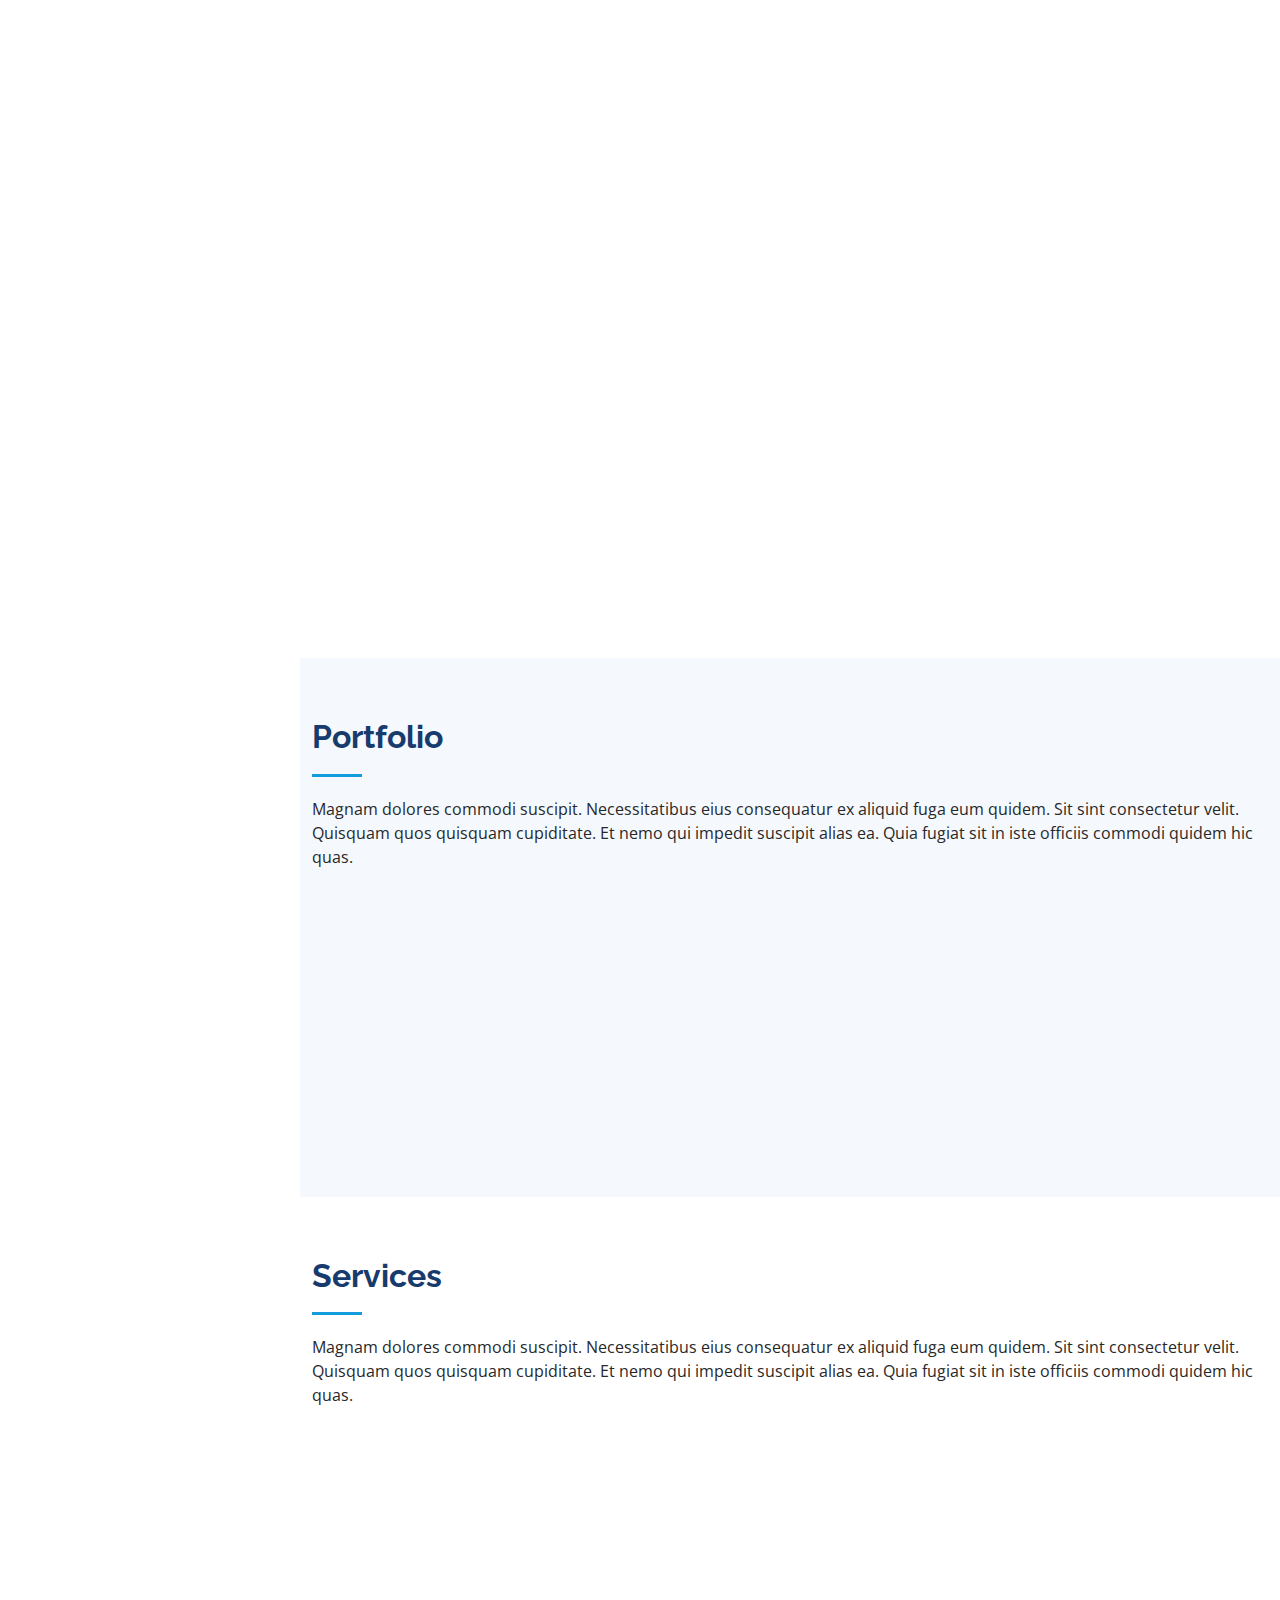
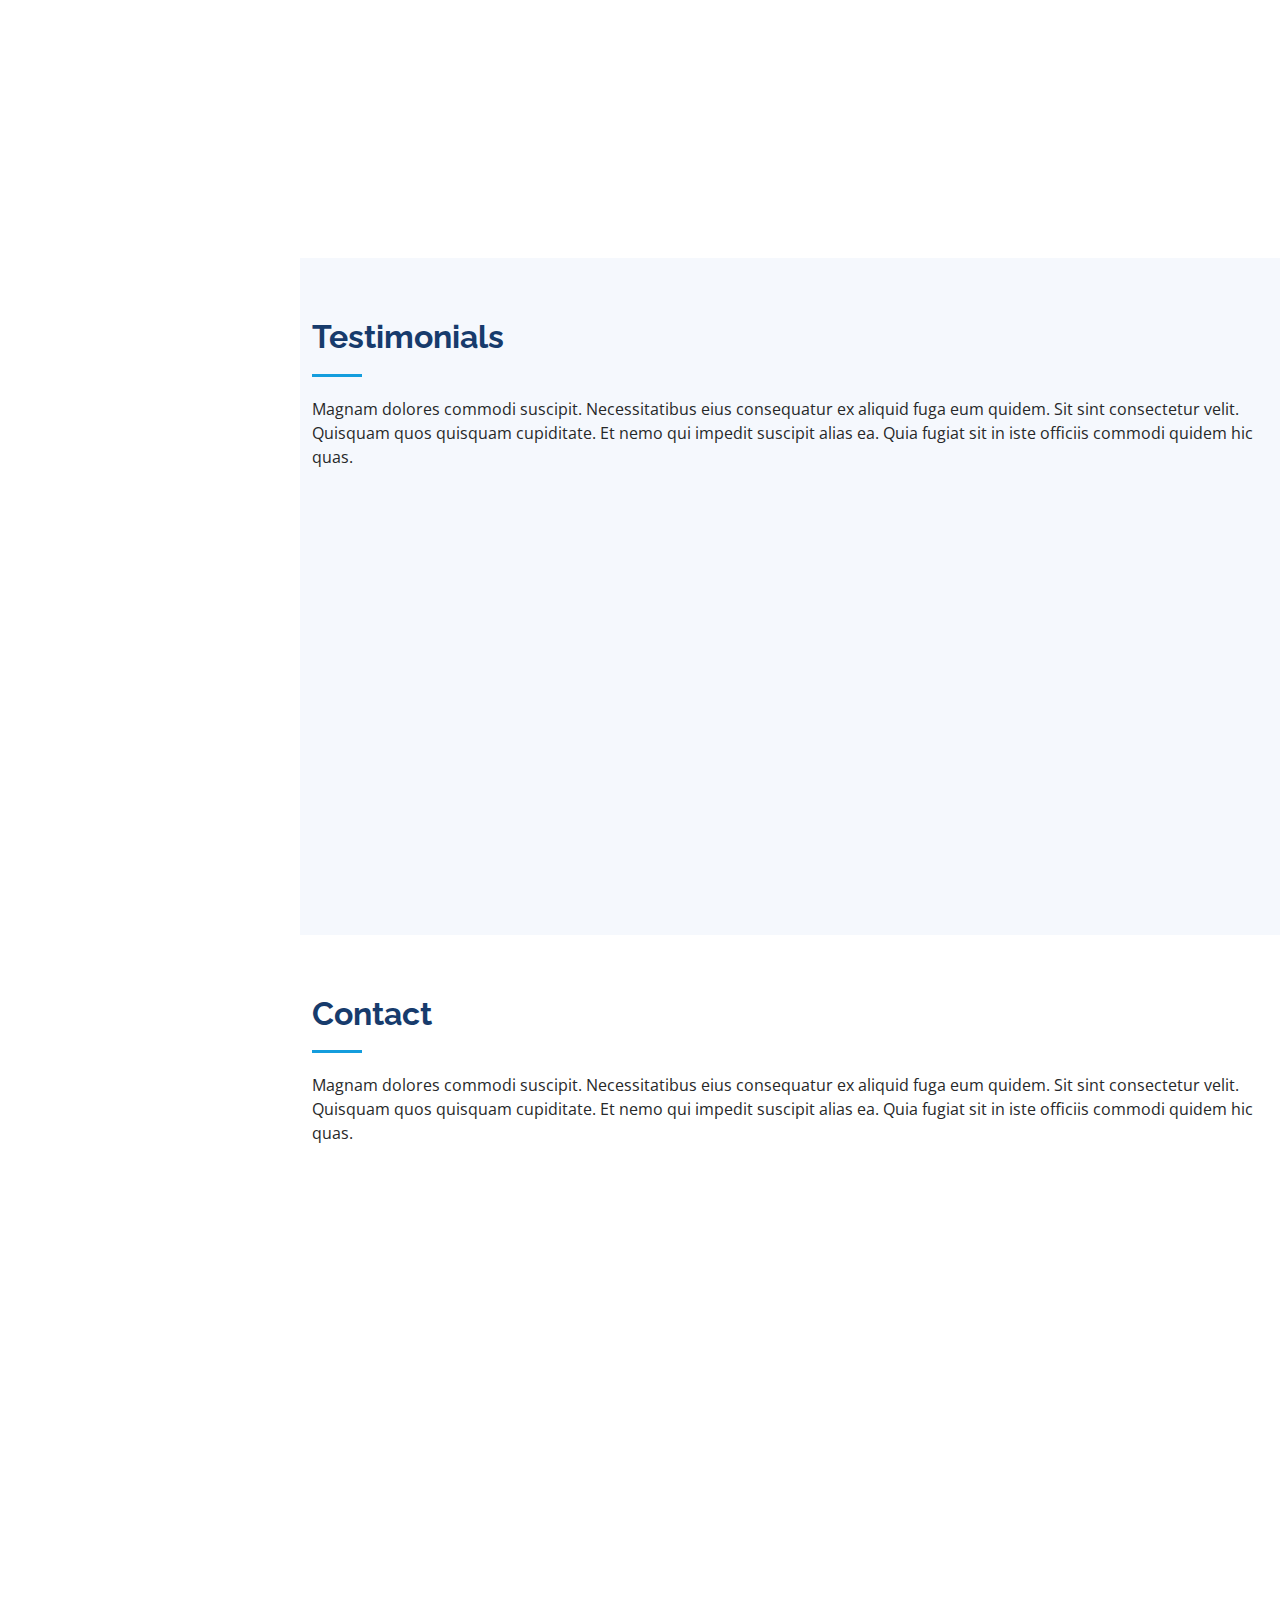
==== commit ca538b3a: "About, Experiences" ====
--- a/templates/index.html
+++ b/templates/index.html
@@ -58,7 +58,7 @@
     <section id="hero" class="d-flex flex-column justify-content-center align-items-center">
         <div class="hero-container" data-aos="fade-in">
         <h1>Tuan Anh Le</h1>
-        <p>I'm <span class="typed" data-typed-items="Designer, Developer, Freelancer"></span></p>
+        <p>I'm a <span class="typed" data-typed-items="Designer, Developer, Freelancer, Gamer"></span></p>
         </div>
     </section><!-- End Hero -->
 
@@ -73,7 +73,7 @@
             </div>
 
             <div class="row">
-            <div class="col-lg-4" data-aos="fade-right">
+            <div class="col-lg-4" data-aos="fade-up-right">
                 <img src="../assets/img/profile-img.jpeg" class="img-fluid" alt="">
             </div>
             <div class="col-lg-8 pt-4 pt-lg-0 content" data-aos="fade-left">
@@ -85,17 +85,16 @@
                 <div class="row">
                 <div class="col-lg-6">
                     <ul>
-                    <li><i class="bi bi-chevron-right"></i> <strong>Birthday:</strong> <span>Jan 21st 1997</span></li>
-                    <li><i class="bi bi-chevron-right"></i> <strong>Phone:</strong> <span>+1 (470) 453 - 8219</span></li>
-                    <li><i class="bi bi-chevron-right"></i> <strong>City:</strong> <span>Clarkston, GA</span></li>
+                    <li><i class="bi bi-phone"></i> <strong>Phone:</strong> <span>+1 (470) 453 - 8219</span></li>
+                    <li><i class="bi bi-house"></i> <strong>City:</strong> <span>Clarkston, GA</span></li>
+                    <li><i class="bi bi-inbox"></i> <strong>Email:</strong> <span>anhtuanle2101@gmail.com</span></li>
                     </ul>
                 </div>
                 <div class="col-lg-6">
                     <ul>
-                    <li><i class="bi bi-chevron-right"></i> <strong>Age:</strong> <span>30</span></li>
-                    <li><i class="bi bi-chevron-right"></i> <strong>Degree:</strong> <span>Master</span></li>
-                    <li><i class="bi bi-chevron-right"></i> <strong>PhEmailone:</strong> <span>email@example.com</span></li>
-                    <li><i class="bi bi-chevron-right"></i> <strong>Freelance:</strong> <span>Available</span></li>
+                    <li><i class="bi bi-book"></i> <strong>Degree:</strong> <span>Bachelor of Science </span></li>
+                    <li><i class="bi bi-bookmark-plus"></i><strong>Major:</strong> <span>Computer Science</span></li>
+                    <li><i class="bi bi-person-check"></i> <strong>Freelance:</strong> <span>Available</span></li>
                     </ul>
                 </div>
                 </div>
@@ -109,53 +108,7 @@
         </div>
         </section><!-- End About Section -->
 
-        <!-- ======= Facts Section ======= -->
-        <section id="facts" class="facts">
-        <div class="container">
-
-            <div class="section-title">
-            <h2>Facts</h2>
-            <p>Magnam dolores commodi suscipit. Necessitatibus eius consequatur ex aliquid fuga eum quidem. Sit sint consectetur velit. Quisquam quos quisquam cupiditate. Et nemo qui impedit suscipit alias ea. Quia fugiat sit in iste officiis commodi quidem hic quas.</p>
-            </div>
-
-            <div class="row no-gutters">
-
-            <div class="col-lg-3 col-md-6 d-md-flex align-items-md-stretch" data-aos="fade-up">
-                <div class="count-box">
-                <i class="bi bi-emoji-smile"></i>
-                <span data-purecounter-start="0" data-purecounter-end="232" data-purecounter-duration="1" class="purecounter"></span>
-                <p><strong>Happy Clients</strong> consequuntur quae</p>
-                </div>
-            </div>
-
-            <div class="col-lg-3 col-md-6 d-md-flex align-items-md-stretch" data-aos="fade-up" data-aos-delay="100">
-                <div class="count-box">
-                <i class="bi bi-journal-richtext"></i>
-                <span data-purecounter-start="0" data-purecounter-end="521" data-purecounter-duration="1" class="purecounter"></span>
-                <p><strong>Projects</strong> adipisci atque cum quia aut</p>
-                </div>
-            </div>
-
-            <div class="col-lg-3 col-md-6 d-md-flex align-items-md-stretch" data-aos="fade-up" data-aos-delay="200">
-                <div class="count-box">
-                <i class="bi bi-headset"></i>
-                <span data-purecounter-start="0" data-purecounter-end="1453" data-purecounter-duration="1" class="purecounter"></span>
-                <p><strong>Hours Of Support</strong> aut commodi quaerat</p>
-                </div>
-            </div>
-
-            <div class="col-lg-3 col-md-6 d-md-flex align-items-md-stretch" data-aos="fade-up" data-aos-delay="300">
-                <div class="count-box">
-                <i class="bi bi-people"></i>
-                <span data-purecounter-start="0" data-purecounter-end="32" data-purecounter-duration="1" class="purecounter"></span>
-                <p><strong>Hard Workers</strong> rerum asperiores dolor</p>
-                </div>
-            </div>
-
-            </div>
-
-        </div>
-        </section><!-- End Facts Section -->
+        
 
         <!-- ======= Skills Section ======= -->
         <section id="skills" class="skills section-bg">
@@ -228,60 +181,110 @@
         <div class="container">
 
             <div class="section-title">
-            <h2>Resume</h2>
-            <p>Magnam dolores commodi suscipit. Necessitatibus eius consequatur ex aliquid fuga eum quidem. Sit sint consectetur velit. Quisquam quos quisquam cupiditate. Et nemo qui impedit suscipit alias ea. Quia fugiat sit in iste officiis commodi quidem hic quas.</p>
+            <h2>Experiences</h2>
+            <p>Magnam dolores commodi suscipit. Necessitatibus eius consequatur ex aliquid fuga eum quidem. Sit sint consectetur velit. 
+                Quisquam quos quisquam cupiditate. Et nemo qui impedit suscipit alias ea. Quia fugiat sit in iste officiis commodi quidem hic quas.
+            </p>
+            <p>Click here for the updated digital resume: <a href="https://docs.google.com/document/d/1rsUU7KLTDFdFX0jeMpLw2wqAB68t62Vm/edit?usp=sharing&ouid=104492281409634357165&rtpof=true&sd=true">Link</a></p>
             </div>
 
             <div class="row">
-            <div class="col-lg-6" data-aos="fade-up">
-                <h3 class="resume-title">Sumary</h3>
-                <div class="resume-item pb-0">
-                <h4>Alex Smith</h4>
-                <p><em>Innovative and deadline-driven Graphic Designer with 3+ years of experience designing and developing user-centered digital/print marketing material from initial concept to final, polished deliverable.</em></p>
-                <ul>
-                    <li>Portland par 127,Orlando, FL</li>
-                    <li>(123) 456-7891</li>
-                    <li>alice.barkley@example.com</li>
-                </ul>
-                </div>
-
+            <div class="col-lg-6" data-aos="fade-up-right">
                 <h3 class="resume-title">Education</h3>
                 <div class="resume-item">
-                <h4>Master of Fine Arts &amp; Graphic Design</h4>
-                <h5>2015 - 2016</h5>
-                <p><em>Rochester Institute of Technology, Rochester, NY</em></p>
-                <p>Qui deserunt veniam. Et sed aliquam labore tempore sed quisquam iusto autem sit. Ea vero voluptatum qui ut dignissimos deleniti nerada porti sand markend</p>
-                </div>
-                <div class="resume-item">
-                <h4>Bachelor of Fine Arts &amp; Graphic Design</h4>
-                <h5>2010 - 2014</h5>
-                <p><em>Rochester Institute of Technology, Rochester, NY</em></p>
-                <p>Quia nobis sequi est occaecati aut. Repudiandae et iusto quae reiciendis et quis Eius vel ratione eius unde vitae rerum voluptates asperiores voluptatem Earum molestiae consequatur neque etlon sader mart dila</p>
-                </div>
-            </div>
-            <div class="col-lg-6" data-aos="fade-up" data-aos-delay="100">
+                    <h5>Dec 2020 - Sep 2021</h5>
+                    <h4>Software Engineer Fellow</h4>
+                    <p><em><a href="springboard.com">Springboard.com</a> | Software Engineer Career Track | Online </em></p>
+                    <article>
+                        Intensive 800-hundreds hours on curriculums cover:
+                        <ul class='pt-1'>
+                            <li>Frontend Web Development.</li>
+                            <li>Backend Web Development & Databases.</li>
+                            <li>Varieties of Data Structures and Algorithms Designs.</li>
+                            <li>Other modern frameworks (Flask, React, Redux, etc.).</li>
+                        </ul>
+                        
+                    </article>
+                    
+                </div>
+                <div class="resume-item">
+                    <h5>Sep 2017 - June 2020</h5>
+                    <h4>Georgia State University</h4>
+                    <p><em>GPA: 3.93 | College of Arts & Sciences | B.S. in Computer Science | Atlanta, GA</em></p>
+                    <ul>
+                        <li>Coursework: Data Structures, System Level Programming, Web Programming, Machine Learning, Intro to Algorithms Designs. </li>
+                        <li>Achievements: Dean’s List student, President’s List student.</li>
+                    </ul>
+                </div>
+                <div class="resume-item">
+                    <h5>Sep 2015 - June 2017</h5>
+                    <h4>Peninsula Community College</h4>
+                    <p><em>GPA: 3.9 | A.A. in Generals | Port Angeles, WA </em></p>
+                    <ul>
+                        <li>Coursework: Intro to Computer Science I and II (Java).</li>
+                        <li>Achievements: Member of Phi Theta Kappa organization, Receiver of President's Medal.</li>
+                    </ul>
+                </div>
+
+                <h3 class="resume-title">Projects</h3>
+                <div class="resume-item">
+                    <h4>Food Finder <a href="https://github.com/anhtuanle2101/Capstone1_Restaurants" class="github"><i class="bx bxl-github"></i></a> <a href="https://food-finder-capstone-1.herokuapp.com"><i class="bx bx-link"></i></a></h4>
+                    <p><em>Springboard Capstone Project 
+                    </em></p>
+                    <p><ul>
+                        <li>Designed and Developed an application for looking up restaurants information and recommendations.</li>
+                        <li>Front end technologies include HTML, CSS, JavaScript, Bootstrap, Axios.js, Figma Prototyping.</li>
+                        <li>Back end technoligies include Python, Flask, PostgreSQL, SQLAlchemy.</li>
+                        <li>APIs: Yelp API, Documenu API.</li>
+                    </ul></p>
+                </div>
+                <div class="resume-item">
+                    <h4>Warbler <a href="https://github.com/anhtuanle2101/Warbler"><i class="bx bxl-github"></i></a></h4>
+                    
+                    <p><em>Twitter Clone Project</em></p>
+                    <p><ul>
+                        <li>Refactored the project, adding unit testing and integration testing to user views, app routes.</li>
+                        <li>Researched and implemented new features (`like` a message, edit profile, authentication and authorization)</li>
+                    </ul>     
+                        </p>
+                </div>
+            </div>
+
+            <div class="col-lg-6" data-aos="fade-up-left" data-aos-delay="100">
                 <h3 class="resume-title">Professional Experience</h3>
                 <div class="resume-item">
-                <h4>Senior graphic design specialist</h4>
-                <h5>2019 - Present</h5>
-                <p><em>Experion, New York, NY </em></p>
-                <ul>
-                    <li>Lead in the design, development, and implementation of the graphic, layout, and production communication materials</li>
-                    <li>Delegate tasks to the 7 members of the design team and provide counsel on all aspects of the project. </li>
-                    <li>Supervise the assessment of all graphic materials in order to ensure quality and accuracy of the design</li>
-                    <li>Oversee the efficient use of production project budgets ranging from $2,000 - $25,000</li>
-                </ul>
-                </div>
-                <div class="resume-item">
-                <h4>Graphic design specialist</h4>
-                <h5>2017 - 2018</h5>
-                <p><em>Stepping Stone Advertising, New York, NY</em></p>
-                <ul>
-                    <li>Developed numerous marketing programs (logos, brochures,infographics, presentations, and advertisements).</li>
-                    <li>Managed up to 5 projects or tasks at a given time while under pressure</li>
-                    <li>Recommended and consulted with clients on the most appropriate graphic design</li>
-                    <li>Created 4+ design presentations and proposals a month for clients and account managers</li>
-                </ul>
+                    <h5>June 2021 - August 2021</h5>
+                    <h4>UPS Procurement Specialist Intern</h4>
+                    
+                    <p><em> Procurement Department | UPS | Remote </em></p>
+                    <ul>
+                        <li>Escalated on total of 15 databases-related requests on Solution Center application.</li>
+                        <li>Consolidated multiple reports into new reports then migrated them on the front-end application.</li>
+                        <li>Handled backing up total of 50 unused tables to a different database server using Microsoft SQL Server Integration Services.</li>
+                        <li>Participated in UPS Hack-a-thon on Personal Vehicle Driver solution.</li>
+                    </ul>
+                </div>
+                <div class="resume-item">
+                    <h5>July 2020 - Jan 2021</h5>
+                    <h4>Front End Web Developer Intern</h4>
+                    
+                    <p><em><a href="myinfluency.com">MyInfluency</a> | Remote</em></p>
+                    <ul>
+                        <li>Designed the mockups then implemented front end pages in which used frameworks include Bootstrap, jQuery, Handlebar.js </li>
+                        <li>Collaborated with back end team and exposed to back end technologies such as API, routings, Django frameworks, databases.</li>
+                        <li>Discussed collectively on new designs with executive leaders and managers in weekly developer meetings.</li>
+                    </ul>
+                </div>
+                <div class="resume-item">
+                    <h5>Dec 2015 - June 2017</h5>
+                    <h4>Math Lab Tutor</h4>
+                    
+                    <p><em>Math Lab on Campus | Peninsula Community College | Port Angeles, WA</em></p>
+                    <ul>
+                        <li>Assisted over 70 students taking Math, Physics, or Chemistry classes from Algebra to Calculus level.</li>
+                        <li>Organized and maintained facilities and computers at the office.</li>
+                        <li>Collaborated with supervisors to review the student performance and arranged the Science placement tests for new coming students.</li>
+                    </ul>
                 </div>
             </div>
             </div>
@@ -302,8 +305,7 @@
             <div class="col-lg-12 d-flex justify-content-center">
                 <ul id="portfolio-flters">
                 <li data-filter="*" class="filter-active">All</li>
-                <li data-filter=".filter-app">App</li>
-                <li data-filter=".filter-card">Card</li>
+                <li data-filter=".filter-app">Projects</li>
                 <li data-filter=".filter-web">Web</li>
                 </ul>
             </div>
@@ -610,6 +612,9 @@
 
     <!-- Vendor JS Files -->
     <script src="../assets/vendor/moment/moment.js"></script>
+    <script>
+        moment().format();
+    </script>
     <script src="../assets/vendor/aos/aos.js"></script>
     <script src="../assets/vendor/bootstrap/js/bootstrap.bundle.min.js"></script>
     <script src="../assets/vendor/glightbox/js/glightbox.min.js"></script>
--- a/assets/css/style.css
+++ b/assets/css/style.css
@@ -221,7 +221,7 @@
 #hero {
     width: 100%;
     height: 100vh;
-    background: url('../img/hero-bg-2.jpg') top;
+    background: url('../img/hero-bg.jpg') right center;
     background-size: cover;
     background-blend-mode: darken;
 }
